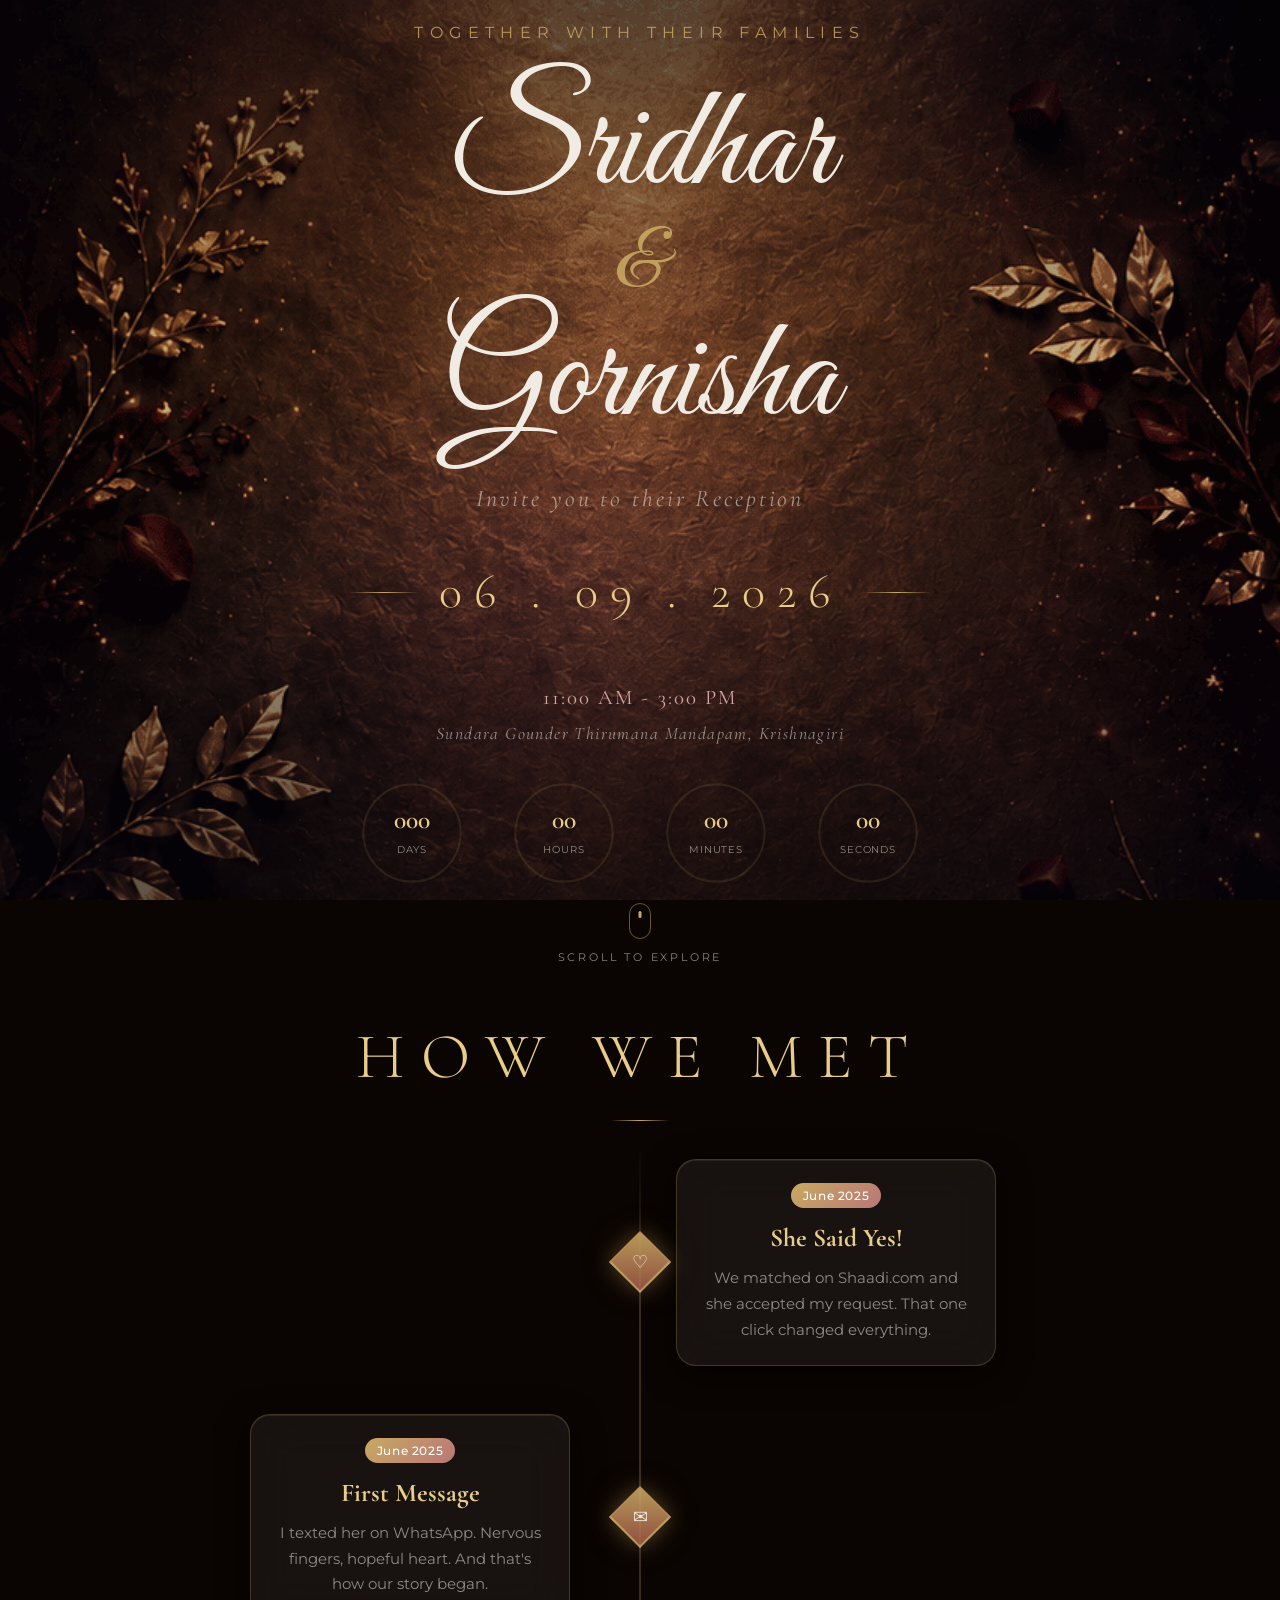
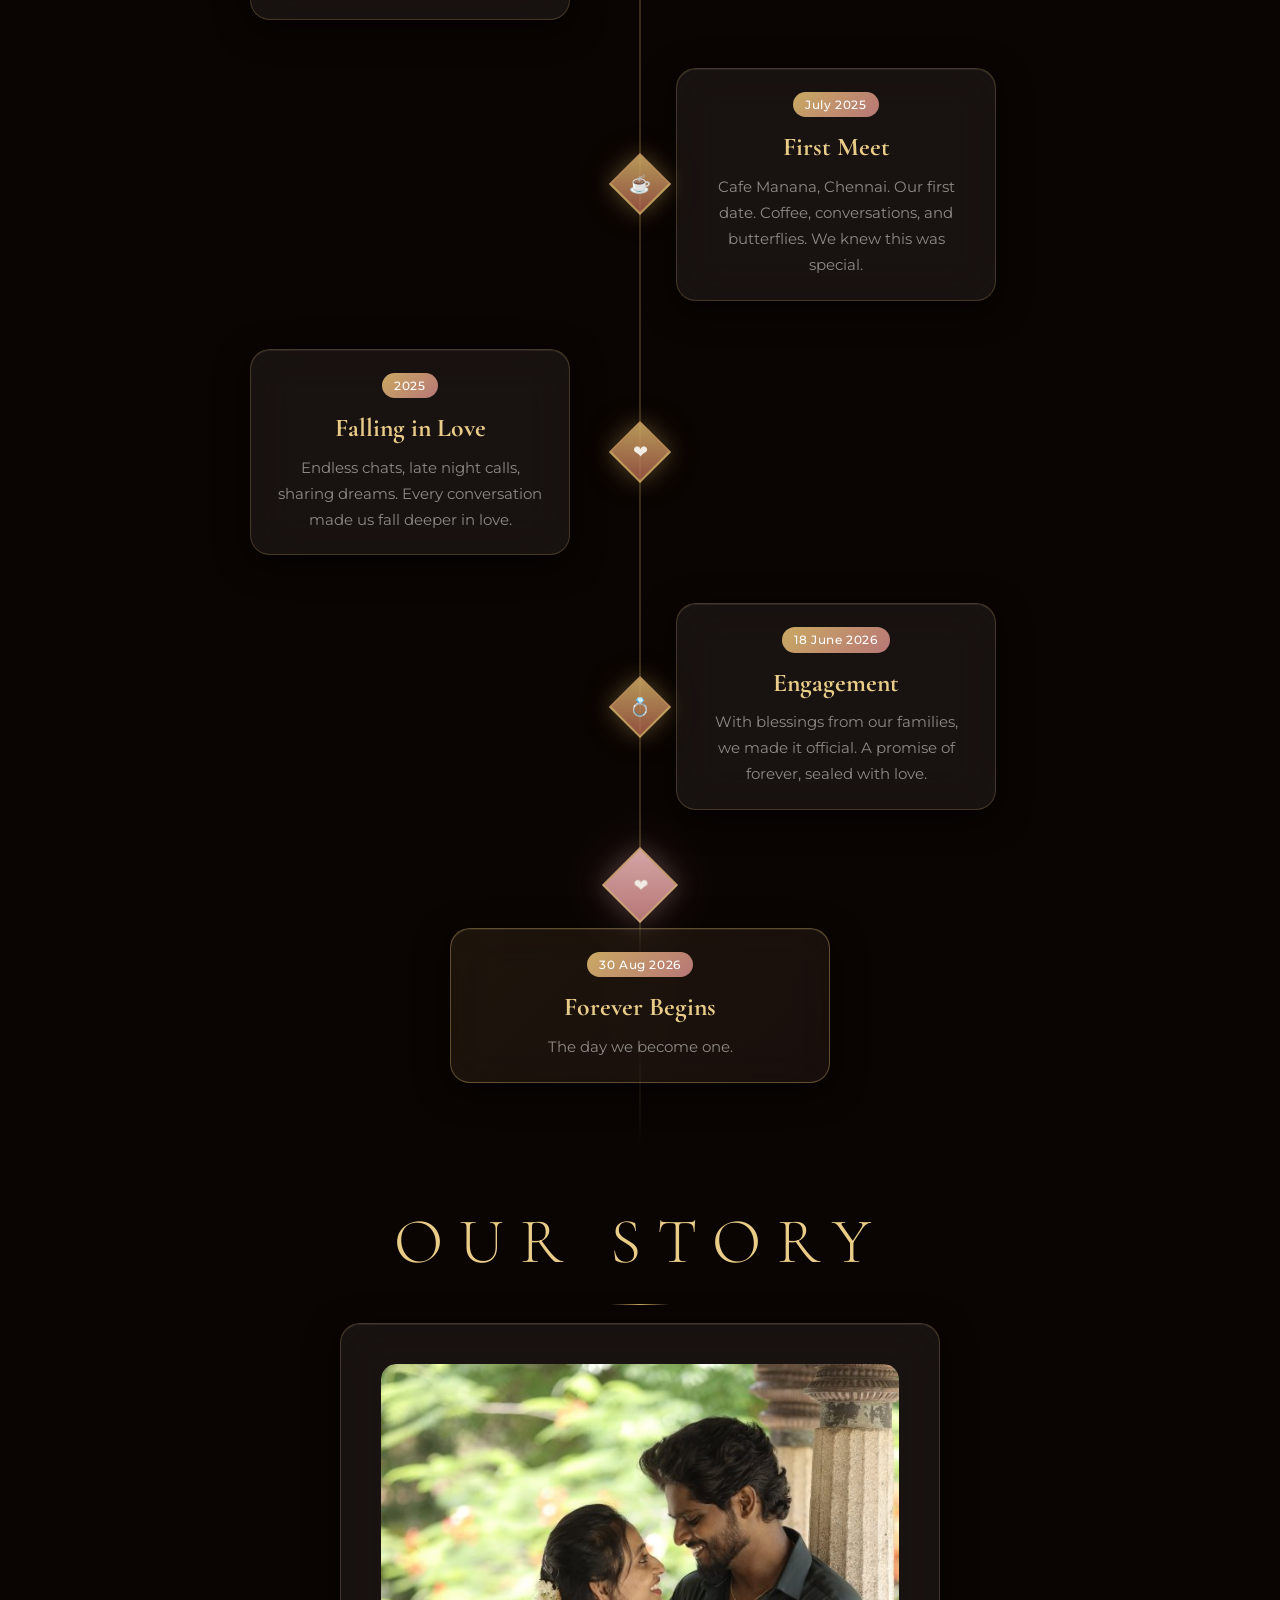
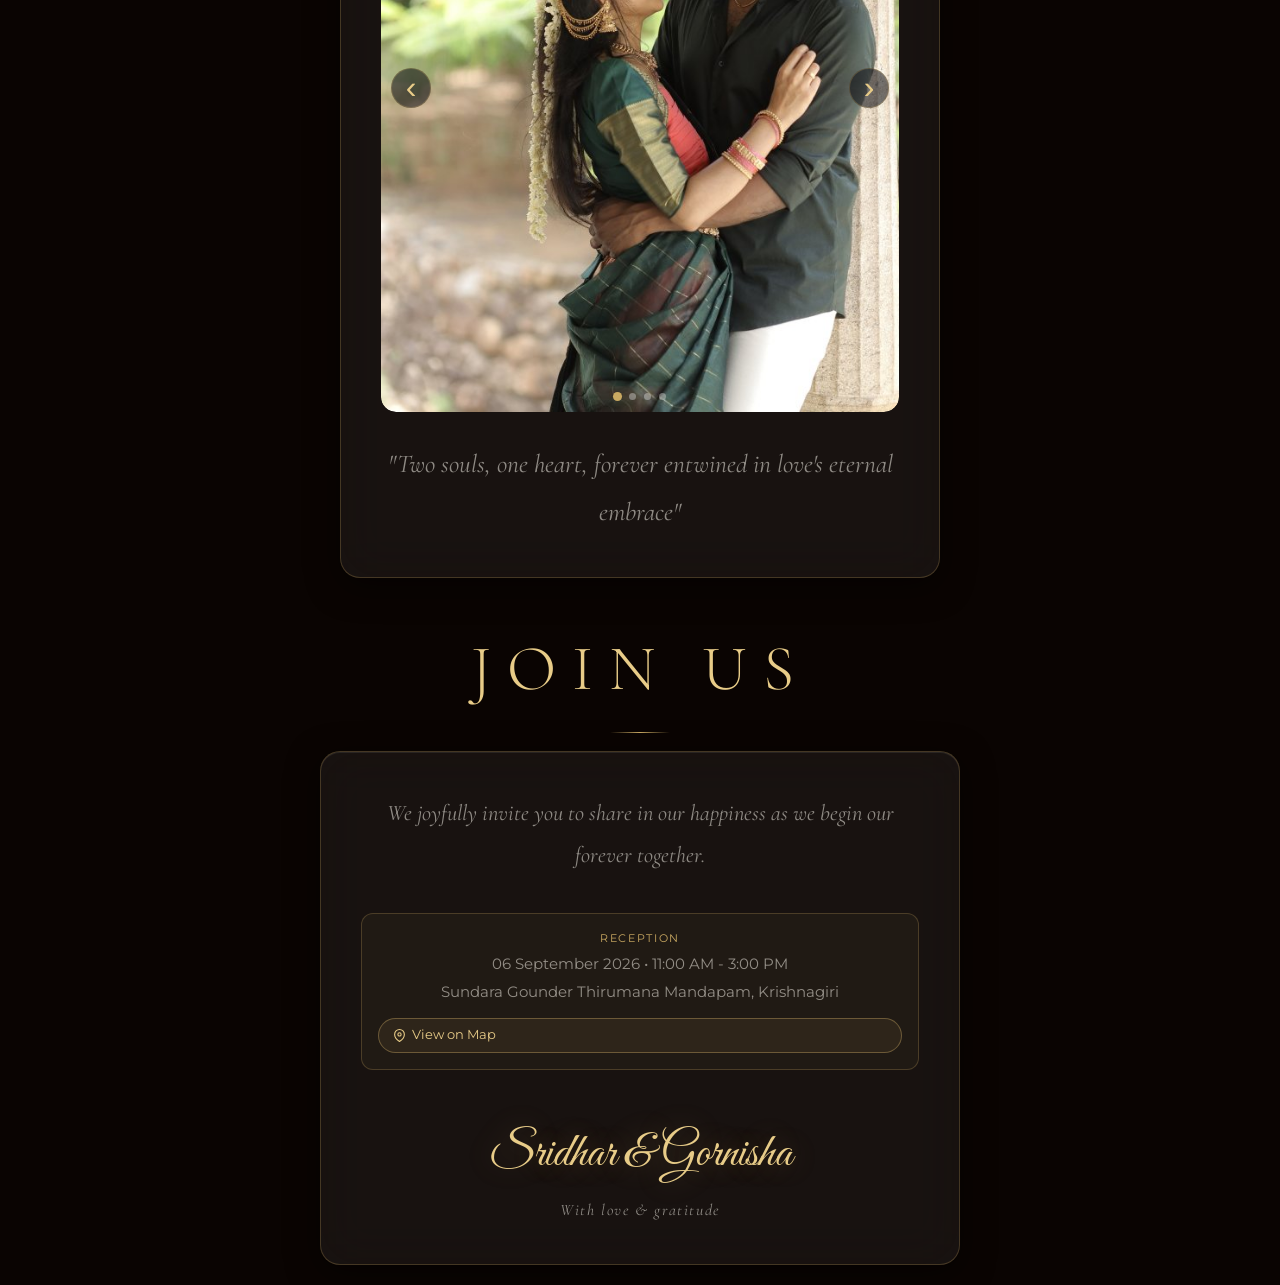
==== reception.html @ e33bb003 "Adding Changes" ====
<!DOCTYPE html>
<html lang="en">
<head>
    <meta charset="UTF-8">
    <meta name="viewport" content="width=device-width, initial-scale=1.0, minimum-scale=1.0, maximum-scale=1.0, user-scalable=no, viewport-fit=cover">
    <meta name="theme-color" content="#f9bb78">
    <meta name="apple-mobile-web-app-status-bar-style" content="black-translucent">
    <title>Sridhar &amp; Gornisha - Reception</title>
    <link rel="preconnect" href="https://fonts.googleapis.com">
    <link rel="preconnect" href="https://fonts.gstatic.com" crossorigin>
    <link rel="preload" as="style" href="https://fonts.googleapis.com/css2?family=Cormorant+Garamond:ital,wght@0,300;0,400;0,500;0,600;1,300;1,400&family=Montserrat:wght@300;400;500&family=Great+Vibes&display=swap">
    <link href="https://fonts.googleapis.com/css2?family=Cormorant+Garamond:ital,wght@0,300;0,400;0,500;0,600;1,300;1,400&family=Montserrat:wght@300;400;500&family=Great+Vibes&display=swap" rel="stylesheet" media="print" onload="this.media='all'">
    <link rel="stylesheet" href="styles.css">
</head>
<body>

    <div class="bg-layer">
        <img src="bg.png" class="bg-img" alt="" fetchpriority="high">
        <div class="bg-overlay"></div>
        <div class="grid-overlay"></div>
        <div class="orb orb-1"></div>
        <div class="orb orb-2"></div>
        <div class="orb orb-3"></div>
        <div class="orb orb-4"></div>
    </div>

    <div class="petals-container" id="petals"></div>

    <div class="main-content" id="mainContent">

    <!-- HERO -->
    <section id="hero" class="section hero">
        <div class="hero-content">
            <div class="invitation-text">Together with their families</div>
            <div class="couple-names">
                <span class="name groom">Sridhar</span>
                <span class="ampersand">&amp;</span>
                <span class="name bride">Gornisha</span>
            </div>
            <div class="invitation-subtitle">Invite you to their Reception</div>
            <div class="wedding-date">
                <div class="date-ornament"></div>
                <span>06 . 09 . 2026</span>
                <div class="date-ornament"></div>
            </div>
            <div class="event-hero-detail">
                <div class="event-hero-time">11:00 AM - 3:00 PM</div>
                <div class="event-hero-venue">Sundara Gounder Thirumana Mandapam, Krishnagiri</div>
            </div>
            <div class="countdown-container">
                <div class="countdown-ring">
                    <svg viewBox="0 0 100 100"><circle class="ring-bg" cx="50" cy="50" r="45"/><circle class="ring-progress days-ring" cx="50" cy="50" r="45"/></svg>
                    <div class="countdown-value"><span id="days">000</span><span class="countdown-label">Days</span></div>
                </div>
                <div class="countdown-ring">
                    <svg viewBox="0 0 100 100"><circle class="ring-bg" cx="50" cy="50" r="45"/><circle class="ring-progress hours-ring" cx="50" cy="50" r="45"/></svg>
                    <div class="countdown-value"><span id="hours">00</span><span class="countdown-label">Hours</span></div>
                </div>
                <div class="countdown-ring">
                    <svg viewBox="0 0 100 100"><circle class="ring-bg" cx="50" cy="50" r="45"/><circle class="ring-progress minutes-ring" cx="50" cy="50" r="45"/></svg>
                    <div class="countdown-value"><span id="minutes">00</span><span class="countdown-label">Minutes</span></div>
                </div>
                <div class="countdown-ring">
                    <svg viewBox="0 0 100 100"><circle class="ring-bg" cx="50" cy="50" r="45"/><circle class="ring-progress seconds-ring" cx="50" cy="50" r="45"/></svg>
                    <div class="countdown-value"><span id="seconds">00</span><span class="countdown-label">Seconds</span></div>
                </div>
            </div>
            <div class="scroll-indicator"><div class="mouse"><div class="wheel"></div></div><span>Scroll to explore</span></div>
        </div>
    </section>

    <!-- STORY -->
    <section id="story" class="section story">
        <div class="section-content">
            <h2 class="section-title reveal-up">How We Met</h2>
            <div class="love-timeline">
                <div class="tl-line"></div>
                <div class="tl-item reveal-slide-left" style="--delay:0.1s">
                    <div class="tl-diamond"><span>&#9825;</span></div>
                    <div class="tl-content glass-card"><span class="timeline-date">June 2025</span><h3>She Said Yes!</h3><p>We matched on Shaadi.com and she accepted my request. That one click changed everything.</p></div>
                </div>
                <div class="tl-item right reveal-slide-right" style="--delay:0.2s">
                    <div class="tl-diamond"><span>&#9993;</span></div>
                    <div class="tl-content glass-card"><span class="timeline-date">June 2025</span><h3>First Message</h3><p>I texted her on WhatsApp. Nervous fingers, hopeful heart. And that's how our story began.</p></div>
                </div>
                <div class="tl-item reveal-slide-left" style="--delay:0.3s">
                    <div class="tl-diamond"><span>&#9749;</span></div>
                    <div class="tl-content glass-card"><span class="timeline-date">July 2025</span><h3>First Meet</h3><p>Cafe Manana, Chennai. Our first date. Coffee, conversations, and butterflies. We knew this was special.</p></div>
                </div>
                <div class="tl-item right reveal-slide-right" style="--delay:0.4s">
                    <div class="tl-diamond"><span>&#10084;</span></div>
                    <div class="tl-content glass-card"><span class="timeline-date">2025</span><h3>Falling in Love</h3><p>Endless chats, late night calls, sharing dreams. Every conversation made us fall deeper in love.</p></div>
                </div>
                <div class="tl-item reveal-slide-left" style="--delay:0.5s">
                    <div class="tl-diamond"><span>&#128141;</span></div>
                    <div class="tl-content glass-card"><span class="timeline-date">18 June 2026</span><h3>Engagement</h3><p>With blessings from our families, we made it official. A promise of forever, sealed with love.</p></div>
                </div>
                <div class="tl-item tl-finale reveal-scale" style="--delay:0.6s">
                    <div class="tl-diamond tl-diamond--heart"><span>&#10084;</span></div>
                    <div class="tl-content glass-card finale"><span class="timeline-date">30 Aug 2026</span><h3>Forever Begins</h3><p>The day we become one.</p></div>
                </div>
            </div>
        </div>
    </section>

    <!-- COUPLE -->
    <section id="couple" class="section couple">
        <div class="section-content">
            <h2 class="section-title reveal-up">Our Story</h2>
            <div class="couple-card reveal-scale">
                <div class="glass-card">
                    <div class="carousel" id="photoCarousel">
                        <div class="carousel-track" id="carouselTrack">
                            <div class="carousel-slide"><img src="1.jpg" alt="Photo 1" class="couple-image"></div>
                            <div class="carousel-slide"><img src="2.jpg" alt="Photo 2" class="couple-image" loading="lazy"></div>
                            <div class="carousel-slide"><img src="3.jpg" alt="Photo 3" class="couple-image" loading="lazy"></div>
                            <div class="carousel-slide"><img src="4.jpg" alt="Photo 4" class="couple-image" loading="lazy"></div>
                        </div>
                        <button class="carousel-btn prev" id="carouselPrev">&#8249;</button>
                        <button class="carousel-btn next" id="carouselNext">&#8250;</button>
                        <div class="carousel-dots" id="carouselDots">
                            <span class="cdot active"></span><span class="cdot"></span><span class="cdot"></span><span class="cdot"></span>
                        </div>
                    </div>
                    <div class="couple-info">
                        <p class="love-quote">"Two souls, one heart, forever entwined in love's eternal embrace"</p>
                    </div>
                </div>
            </div>
        </div>
    </section>

    <!-- JOIN US -->
    <section id="rsvp" class="section rsvp">
        <div class="section-content">
            <h2 class="section-title reveal-up">Join Us</h2>
            <div class="rsvp-content reveal-scale">
                <div class="glass-card">
                    <p class="rsvp-message">We joyfully invite you to share in our happiness as we begin our forever together.</p>
                    <div class="rsvp-details">
                        <div class="rsvp-detail">
                            <span class="rsvp-label">Reception</span>
                            <span class="rsvp-value">06 September 2026 &bull; 11:00 AM - 3:00 PM</span>
                            <span class="rsvp-value">Sundara Gounder Thirumana Mandapam, Krishnagiri</span>
                            <a href="https://maps.app.goo.gl/gaq5hRavaaTYw9vY9" target="_blank" rel="noopener" class="map-link-small">
                                <svg viewBox="0 0 24 24" fill="none" stroke="currentColor" stroke-width="2"><path d="M21 10c0 7-9 13-9 13s-9-6-9-13a9 9 0 0 1 18 0z"/><circle cx="12" cy="10" r="3"/></svg>View on Map
                            </a>
                        </div>
                    </div>
                    <div class="rsvp-closing">
                        <p class="closing-names">Sridhar &amp; Gornisha</p>
                        <p class="closing-text">With love &amp; gratitude</p>
                    </div>
                </div>
            </div>
        </div>
    </section>

    </div>

    <script>
        const WEDDING_DATE = new Date('September 6, 2026 11:00:00').getTime();
    </script>
    <script src="script.js"></script>
</body>
</html>
---- styles.css ----
* { margin: 0; padding: 0; box-sizing: border-box; }

:root {
    --bg:           #0a0a0f;
    --gold:         #c9a962;
    --gold-light:   #e8cc88;
    --rose:         #d4a5a5;
    --rose-dark:    #b87777;
    --text:         #f0ece4;
    --text-muted:   rgba(240,236,228,0.55);
    --glass-bg:     rgba(255,255,255,0.06);
    --glass-border: rgba(201,169,98,0.25);
    --glass-border2:rgba(201,169,98,0.45);
    --shadow:       rgba(0,0,0,0.5);
    --glow-gold:    rgba(201,169,98,0.3);
    --glow-rose:    rgba(212,165,165,0.25);
}

body {
    font-family: 'Montserrat', sans-serif;
    color: var(--text);
    background: #0a0402;
    overflow-x: hidden;
    overflow-y: auto;
    line-height: 1.6;
    min-height: 100%;
}

html { scroll-behavior: smooth; height: 100%; background: #f9bb78; overflow-x: hidden; }

/* ── BACKGROUND ── */
.bg-layer {
    position: fixed; inset: 0;
    width: 100vw; height: 100vh;
    z-index: 0; pointer-events: none; overflow: hidden;
}
.bg-img {
    position: absolute; inset: 0;
    width: 100%; height: 100%;
    object-fit: cover; object-position: center top; display: block;
}
.bg-overlay {
    position: absolute; inset: 0;
    background:
        radial-gradient(ellipse 100% 60% at 50% 0%,   rgba(0,0,0,0.3)  0%, transparent 70%),
        radial-gradient(ellipse 100% 60% at 50% 100%, rgba(0,0,0,0.4)  0%, transparent 70%),
        linear-gradient(180deg, rgba(5,3,15,0.5) 0%, rgba(5,3,15,0.25) 40%, rgba(5,3,15,0.25) 60%, rgba(5,3,15,0.55) 100%);
}
.bg-layer::before, .bg-layer::after { display: none; }
.grid-overlay {
    position: absolute; inset: 0;
    background-image: radial-gradient(circle, rgba(201,169,98,0.12) 1px, transparent 1px);
    background-size: 40px 40px; opacity: 0.6; z-index: 1;
}

/* ── ORBS ── */
.orb { position: absolute; border-radius: 50%; pointer-events: none; mix-blend-mode: soft-light; z-index: 2; }
.orb-1 { width: 80vw; height: 80vw; max-width: 800px; max-height: 800px; background: radial-gradient(circle, rgba(201,169,98,0.5) 0%, transparent 65%); top: -20%; left: -15%; filter: blur(80px); animation: orb1Move 20s ease-in-out infinite; }
.orb-2 { width: 70vw; height: 70vw; max-width: 700px; max-height: 700px; background: radial-gradient(circle, rgba(212,165,165,0.45) 0%, transparent 65%); bottom: -15%; right: -15%; filter: blur(90px); animation: orb2Move 24s ease-in-out infinite; }
.orb-3 { width: 60vw; height: 60vw; max-width: 600px; max-height: 600px; background: radial-gradient(circle, rgba(150,120,220,0.35) 0%, transparent 65%); top: 35%; left: 20%; filter: blur(100px); animation: orb3Move 28s ease-in-out infinite; }
.orb-4 { width: 50vw; height: 50vw; max-width: 500px; max-height: 500px; background: radial-gradient(circle, rgba(201,169,98,0.3) 0%, transparent 65%); top: 5%; right: 5%; filter: blur(80px); animation: orb4Move 22s ease-in-out infinite; }

@keyframes orb1Move { 0%,100% { transform: translate(0,0) scale(1); } 40% { transform: translate(6vw,5vh) scale(1.06); } 70% { transform: translate(-3vw,8vh) scale(0.95); } }
@keyframes orb2Move { 0%,100% { transform: translate(0,0) scale(1); } 35% { transform: translate(-8vw,-6vh) scale(1.08); } 65% { transform: translate(4vw,-3vh) scale(0.93); } }
@keyframes orb3Move { 0%,100% { transform: translate(0,0) scale(1); } 45% { transform: translate(5vw,-8vh) scale(1.05); } 75% { transform: translate(-6vw,5vh) scale(0.97); } }
@keyframes orb4Move { 0%,100% { transform: translate(0,0) scale(1); } 50% { transform: translate(-5vw,7vh) scale(1.1); } }

/* ── SIDE NAV ── */
.side-nav { display: none; }
.nav-dot { width: 10px; height: 10px; border: 2px solid rgba(201,169,98,0.5); border-radius: 50%; background: transparent; cursor: pointer; transition: all 0.3s ease; position: relative; display: block; }
.nav-dot:hover, .nav-dot.active { background: var(--gold); border-color: var(--gold); box-shadow: 0 0 12px var(--glow-gold); transform: scale(1.3); }
.nav-label { position: absolute; right: 22px; top: 50%; transform: translateY(-50%); background: rgba(15,15,26,0.9); backdrop-filter: blur(10px); border: 1px solid var(--glass-border); padding: 4px 12px; border-radius: 4px; font-size: 11px; white-space: nowrap; opacity: 0; pointer-events: none; transition: all 0.3s ease; color: var(--text); letter-spacing: 0.08em; }
.nav-dot:hover .nav-label { opacity: 1; right: 26px; }

/* ── MAIN CONTENT ── */
.main-content { position: relative; z-index: 1; }

/* ── GLASS CARD ── */
.glass-card {
    background: var(--glass-bg);
    backdrop-filter: blur(24px); -webkit-backdrop-filter: blur(24px);
    border: 1px solid var(--glass-border); border-radius: 20px; padding: 40px;
    box-shadow: 0 8px 32px var(--shadow), inset 0 1px 0 rgba(255,255,255,0.08);
    transition: border-color 0.3s ease, box-shadow 0.3s ease;
}
.glass-card:hover { border-color: var(--glass-border2); box-shadow: 0 16px 48px var(--shadow), 0 0 30px var(--glow-gold), inset 0 1px 0 rgba(255,255,255,0.12); }

/* ── SECTIONS ── */
.section { display: flex; align-items: center; justify-content: center; padding: 20px 20px; position: relative; }
.section-content { max-width: 1000px; width: 100%; margin: 0 auto; text-align: center; }
.section-title { font-family: 'Cormorant Garamond', serif; font-size: clamp(2.5rem,6vw,4rem); font-weight: 300; color: var(--gold-light); margin-bottom: 30px; margin-top: 0; letter-spacing: 0.25em; text-transform: uppercase; position: relative; display: inline-block; }
.section-title::after { content: ''; position: absolute; bottom: -12px; left: 50%; transform: translateX(-50%); width: 60px; height: 1px; background: linear-gradient(90deg, transparent, var(--gold), transparent); }

/* ── REVEAL ANIMATIONS ── */
.reveal-up, .reveal-scale, .reveal-fade, .reveal-slide-left, .reveal-slide-right, .reveal-gallery, .reveal-rotate {
    opacity: 0;
    transition: opacity 0.85s cubic-bezier(0.16,1,0.3,1), transform 0.85s cubic-bezier(0.16,1,0.3,1);
    transition-delay: var(--delay, 0s);
}
.reveal-up          { transform: translateY(70px); }
.reveal-scale       { transform: scale(0.88) translateY(30px); }
.reveal-fade        { transform: translateY(20px); }
.reveal-slide-left  { transform: translateX(-80px); }
.reveal-slide-right { transform: translateX(80px); }
.reveal-gallery     { transform: translateY(50px) scale(0.95); }
.reveal-rotate      { transform: rotate(-6deg) translateY(40px); }

.reveal-up.revealed, .reveal-scale.revealed, .reveal-fade.revealed,
.reveal-slide-left.revealed, .reveal-slide-right.revealed,
.reveal-gallery.revealed, .reveal-rotate.revealed { opacity: 1; transform: none; }

.reveal-up.reveal-exit-up, .reveal-fade.reveal-exit-up, .reveal-scale.reveal-exit-up { opacity: 0; transform: translateY(-60px); }
.reveal-slide-left.reveal-exit-up  { opacity: 0; transform: translateX(-80px); }
.reveal-slide-right.reveal-exit-up { opacity: 0; transform: translateX(80px); }
.reveal-gallery.reveal-exit-up     { opacity: 0; transform: translateY(-40px) scale(0.95); }

.reveal-up.reveal-exit-down, .reveal-fade.reveal-exit-down, .reveal-scale.reveal-exit-down { opacity: 0; transform: translateY(70px); }
.reveal-slide-left.reveal-exit-down  { opacity: 0; transform: translateX(-80px); }
.reveal-slide-right.reveal-exit-down { opacity: 0; transform: translateX(80px); }
.reveal-gallery.reveal-exit-down     { opacity: 0; transform: translateY(50px) scale(0.95); }

/* ── PETALS ── */
.petals-container { position: fixed; inset: 0; pointer-events: none; z-index: 5; overflow: hidden; }
.petal { position: absolute; top: -50px; width: 12px; height: 12px; background: linear-gradient(135deg, rgba(201,169,98,0.6), rgba(212,165,165,0.4)); border-radius: 50% 0 50% 50%; opacity: 0.6; animation: petalFall linear infinite; }
.petal:nth-child(odd)  { background: linear-gradient(135deg, rgba(212,165,165,0.5), rgba(201,169,98,0.3)); width: 10px; height: 10px; }
.petal:nth-child(3n)   { background: linear-gradient(135deg, rgba(255,255,255,0.15), rgba(201,169,98,0.2)); width: 8px; height: 8px; opacity: 0.4; }
@keyframes petalFall { 0% { transform: translateY(0) rotate(0deg) translateX(0); opacity: 0; } 10% { opacity: 0.6; } 90% { opacity: 0.6; } 100% { transform: translateY(100vh) rotate(720deg) translateX(80px); opacity: 0; } }

/* ── HERO ── */
.hero { background: transparent; min-height: 100vh; padding: 0; }
.hero-content { text-align: center; z-index: 10; padding: 20px; animation: heroFadeIn 1.2s ease both; }
@keyframes heroFadeIn { from { opacity: 0; transform: translateY(30px); } to { opacity: 1; transform: none; } }

.invitation-text { font-family: 'Montserrat', sans-serif; font-size: clamp(0.75rem,2vw,1rem); letter-spacing: 0.4em; text-transform: uppercase; color: var(--gold); margin-bottom: 28px; opacity: 0.85; }

.couple-names { display: flex; flex-direction: column; align-items: center; gap: 0; margin-bottom: 24px; }
.couple-names .name { font-family: 'Great Vibes', cursive; font-size: clamp(4.5rem,14vw,9rem); color: var(--text); line-height: 1.05; text-shadow: 0 0 60px rgba(201,169,98,0.35), 0 0 120px rgba(201,169,98,0.15); }
.couple-names .ampersand { font-family: 'Great Vibes', cursive; font-size: clamp(2.5rem,7vw,5rem); color: var(--gold); opacity: 0.9; text-shadow: 0 0 30px var(--glow-gold); line-height: 1; }

.invitation-subtitle { font-family: 'Cormorant Garamond', serif; font-size: clamp(1.1rem,2.5vw,1.5rem); font-style: italic; color: var(--text-muted); margin-bottom: 36px; letter-spacing: 0.12em; }

.wedding-date { display: flex; align-items: center; justify-content: center; gap: 20px; margin-bottom: 50px; }
.wedding-date span { font-family: 'Cormorant Garamond', serif; font-size: clamp(1.8rem,4.5vw,3rem); font-weight: 300; color: var(--gold-light); letter-spacing: 0.25em; white-space: nowrap; }
.date-ornament { width: 70px; height: 1px; background: linear-gradient(90deg, transparent, var(--gold), transparent); }

.event-hero-detail { margin-bottom: 30px; }
.event-hero-time { font-family: 'Cormorant Garamond', serif; font-size: clamp(1rem,2.5vw,1.3rem); color: var(--rose); letter-spacing: 0.1em; margin-bottom: 6px; }
.event-hero-venue { font-family: 'Cormorant Garamond', serif; font-size: clamp(0.9rem,2vw,1.1rem); color: var(--text-muted); font-style: italic; letter-spacing: 0.08em; }

/* ── RING COUNTDOWN ── */
.countdown-container { display: flex; justify-content: center; gap: clamp(16px,4vw,44px); margin-bottom: 16px; }
.countdown-ring { position: relative; width: clamp(78px,17vw,108px); height: clamp(78px,17vw,108px); }
.countdown-ring svg { width: 100%; height: 100%; transform: rotate(-90deg); }
.ring-bg { fill: none; stroke: rgba(201,169,98,0.12); stroke-width: 2; }
.ring-progress { fill: none; stroke: var(--gold); stroke-width: 2; stroke-linecap: round; stroke-dasharray: 283; stroke-dashoffset: 283; transition: stroke-dashoffset 1s ease; filter: drop-shadow(0 0 8px rgba(201,169,98,0.6)); }
.countdown-value { position: absolute; top: 50%; left: 50%; transform: translate(-50%,-50%); text-align: center; width: 100%; }
.countdown-value span:first-child { display: block; font-family: 'Cormorant Garamond', serif; font-size: clamp(1.1rem,2.5vw,1.6rem); font-weight: 600; color: var(--gold-light); line-height: 1.2; }
.countdown-label { font-size: clamp(0.45rem,1vw,0.65rem); text-transform: uppercase; letter-spacing: 0.08em; color: var(--text-muted); }

/* ── SCROLL INDICATOR ── */
.scroll-indicator { display: flex; flex-direction: column; align-items: center; gap: 10px; animation: fadeInUp 1s ease 1.5s both; }
.scroll-indicator span { font-size: 0.7rem; letter-spacing: 0.25em; text-transform: uppercase; color: var(--text-muted); }
.mouse { width: 22px; height: 36px; border: 1px solid rgba(201,169,98,0.5); border-radius: 11px; position: relative; }
.wheel { width: 3px; height: 7px; background: var(--gold); border-radius: 2px; position: absolute; top: 7px; left: 50%; transform: translateX(-50%); animation: scrollWheel 2s ease infinite; }
@keyframes scrollWheel { 0%,100% { opacity: 1; transform: translateX(-50%) translateY(0); } 50% { opacity: 0.3; transform: translateX(-50%) translateY(10px); } }
@keyframes fadeInUp { from { opacity: 0; transform: translateY(20px); } to { opacity: 1; transform: translateY(0); } }

/* ── DIAMOND TIMELINE ── */
.story { padding: 20px 20px; }
.love-timeline { position: relative; max-width: 780px; margin: 0 auto; padding: 20px 0 20px; }
.tl-line { position: absolute; left: 50%; top: 0; bottom: 0; width: 1px; transform: translateX(-50%); background: linear-gradient(to bottom, transparent, rgba(201,169,98,0.5) 10%, rgba(201,169,98,0.5) 90%, transparent); }
.tl-item { position: relative; display: flex; align-items: center; margin-bottom: 48px; justify-content: flex-start; padding-left: calc(50% + 36px); }
.tl-item.right { justify-content: flex-end; padding-left: 0; padding-right: calc(50% + 36px); flex-direction: row-reverse; }
.tl-item.tl-finale { justify-content: center; padding: 0; flex-direction: column; align-items: center; gap: 16px; }
.tl-diamond { position: absolute; left: 50%; transform: translateX(-50%) rotate(45deg); width: 44px; height: 44px; background: linear-gradient(135deg, rgba(201,169,98,0.9), rgba(180,100,80,0.8)); border: 2px solid rgba(201,169,98,0.6); box-shadow: 0 0 20px var(--glow-gold), 0 0 40px rgba(201,169,98,0.15); display: flex; align-items: center; justify-content: center; z-index: 5; flex-shrink: 0; }
.tl-diamond span { display: block; transform: rotate(-45deg); font-size: 1.1rem; line-height: 1; }
.tl-diamond--heart { width: 54px; height: 54px; background: linear-gradient(135deg, var(--rose), var(--rose-dark)); box-shadow: 0 0 24px var(--glow-rose), 0 0 50px rgba(212,165,165,0.2); animation: diamondPulse 1.8s ease-in-out infinite; }
@keyframes diamondPulse { 0%,100% { box-shadow: 0 0 24px var(--glow-rose), 0 0 50px rgba(212,165,165,0.2); } 50% { box-shadow: 0 0 36px rgba(212,165,165,0.6), 0 0 70px rgba(212,165,165,0.3); } }
.tl-finale .tl-diamond { position: relative; left: auto; transform: rotate(45deg); }
.tl-content { max-width: 320px; width: 100%; padding: 22px 26px; }
.tl-item.tl-finale .tl-content { max-width: 380px; text-align: center; background: linear-gradient(135deg, rgba(201,169,98,0.1), rgba(212,165,165,0.07)); border-color: rgba(201,169,98,0.4); }
.timeline-date { display: inline-block; background: linear-gradient(135deg, var(--gold), var(--rose-dark)); color: white; padding: 3px 12px; border-radius: 20px; font-size: 0.75rem; font-weight: 500; margin-bottom: 10px; letter-spacing: 0.05em; }
.tl-content h3 { font-family: 'Cormorant Garamond', serif; font-size: 1.6rem; color: var(--gold-light); margin-bottom: 6px; }
.tl-content p { font-size: 0.95rem; color: var(--text-muted); line-height: 1.7; }

@media (max-width: 768px) {
    .tl-line { left: 24px; }
    .tl-item, .tl-item.right { padding-left: 68px; padding-right: 0; justify-content: flex-start; flex-direction: row; }
    .tl-diamond { left: 24px; width: 36px; height: 36px; }
    .tl-diamond span { font-size: 0.9rem; }
    .tl-diamond--heart { width: 44px; height: 44px; }
    .tl-item.tl-finale { flex-direction: column; align-items: flex-start; padding-left: 68px; }
    .tl-finale .tl-diamond { position: absolute; left: 24px; transform: translateX(-50%) rotate(45deg); }
    .tl-content { max-width: 100%; }
}

/* ── COUPLE ── */
.couple-card { max-width: 600px; margin: 0 auto; }
.photo-frame { position: relative; border-radius: 15px; overflow: hidden; margin-bottom: 28px; }
.couple-image { width: 100%; height: auto; object-fit: cover; border-radius: 15px; }
.photo-overlay { position: absolute; inset: 0; background: linear-gradient(to top, rgba(10,10,15,0.4), transparent); pointer-events: none; }
.love-quote { font-family: 'Cormorant Garamond', serif; font-size: clamp(1.2rem,2.5vw,1.6rem); font-style: italic; color: var(--text-muted); line-height: 1.9; }

/* ── EVENTS ── */
.events { padding-top: 60px; }
.events-timeline { display: flex; flex-direction: column; gap: 28px; align-items: center; }
.event-card { width: 100%; max-width: 460px; }
.event-card .glass-card { text-align: center; }
.event-icon { width: 100%; margin: 0 auto 18px; display: flex; align-items: center; justify-content: center; }
.event-icon-img { width: 160px; height: auto; object-fit: contain; filter: drop-shadow(0 0 8px rgba(201,169,98,0.4)); }
.event-icon-img.invert { filter: invert(1) sepia(1) saturate(2) hue-rotate(5deg) drop-shadow(0 0 8px rgba(201,169,98,0.4)); }
.event-title { font-family: 'Cormorant Garamond', serif; font-size: 2rem; font-weight: 400; color: var(--gold-light); margin-bottom: 18px; }
.event-date { display: flex; flex-direction: column; align-items: center; margin-bottom: 12px; }
.event-date .day { font-family: 'Cormorant Garamond', serif; font-size: 3.5rem; font-weight: 600; color: var(--gold); line-height: 1; text-shadow: 0 0 20px var(--glow-gold); margin-bottom: 8px; }
.event-date .month-year { font-size: 1.1rem; color: var(--text-muted); letter-spacing: 0.1em; }
.event-time { font-size: 1.1rem; color: var(--rose); margin-bottom: 18px; }
.event-venue h4 { font-family: 'Cormorant Garamond', serif; font-size: 1.5rem; color: var(--text); margin-bottom: 4px; }
.event-venue p  { color: var(--text-muted); font-size: 1rem; }
.map-link { display: inline-flex; align-items: center; gap: 8px; margin-top: 18px; padding: 9px 20px; background: rgba(201,169,98,0.08); border: 1px solid rgba(201,169,98,0.4); border-radius: 25px; color: var(--gold-light); text-decoration: none; font-size: 0.85rem; transition: all 0.3s ease; letter-spacing: 0.05em; }
.map-link:hover { background: var(--gold); color: var(--bg); box-shadow: 0 0 20px var(--glow-gold); }
.map-link svg { width: 16px; height: 16px; }
.timeline-connector { display: flex; flex-direction: column; align-items: center; gap: 8px; padding: 16px 0; }
.connector-line { width: 1px; height: 36px; background: linear-gradient(to bottom, transparent, var(--gold), transparent); }
.connector-icon { width: 120px; height: auto; object-fit: contain; filter: drop-shadow(0 0 10px rgba(201,169,98,0.5)); }

/* ── ROUTE MAP ── */
.route-map-section { margin-top: 40px; width: 100%; max-width: 500px; }
.map-title { font-family: 'Cormorant Garamond', serif; font-size: 1.2rem; color: var(--gold-light); margin-bottom: 18px; font-weight: 400; }
.route-map-container { background: var(--glass-bg); backdrop-filter: blur(20px); border-radius: 20px; padding: 20px; border: 1px solid var(--glass-border); box-shadow: 0 8px 32px var(--shadow); }
.route-map { width: 100%; height: auto; border-radius: 12px; }
.route-path { stroke-dasharray: 500; stroke-dashoffset: 500; animation: drawRoute 3s ease forwards; }
@keyframes drawRoute { to { stroke-dashoffset: 0; } }
.route-legend { display: flex; flex-direction: column; gap: 8px; margin-top: 14px; padding: 0 4px; }
.legend-item { display: flex; align-items: center; gap: 10px; font-size: 0.8rem; color: var(--text-muted); }
.legend-dot { width: 10px; height: 10px; border-radius: 50%; flex-shrink: 0; }
.legend-dot.wedding   { background: var(--gold); }
.legend-dot.reception { background: var(--rose); }

/* ── CAROUSEL ── */
.carousel { position: relative; border-radius: 15px; overflow: hidden; margin-bottom: 28px; touch-action: pan-y; width: 100%; }
.carousel-track { display: flex; transition: transform 0.4s cubic-bezier(0.25,1,0.5,1); will-change: transform; width: 100%; }
.carousel-slide { min-width: 100%; max-width: 100%; position: relative; overflow: hidden; }
.carousel-slide img { width: 100%; height: auto; display: block; border-radius: 15px; object-fit: cover; }
.carousel-btn { position: absolute; top: 50%; transform: translateY(-50%); background: rgba(10,10,15,0.55); border: 1px solid var(--glass-border); color: var(--gold-light); font-size: 2rem; width: 40px; height: 40px; border-radius: 50%; cursor: pointer; display: flex; align-items: center; justify-content: center; transition: background 0.2s; z-index: 10; line-height: 1; padding-bottom: 2px; }
.carousel-btn:hover { background: rgba(201,169,98,0.25); }
.carousel-btn.prev { left: 10px; }
.carousel-btn.next { right: 10px; }
.carousel-dots { position: absolute; bottom: 12px; left: 50%; transform: translateX(-50%); display: flex; gap: 8px; }
.cdot { width: 7px; height: 7px; border-radius: 50%; background: rgba(255,255,255,0.35); transition: background 0.3s, transform 0.3s; }
.cdot.active { background: var(--gold); transform: scale(1.3); }

.map-link-small { display: inline-flex; align-items: center; gap: 6px; margin-top: 10px; padding: 6px 14px; background: rgba(201,169,98,0.08); border: 1px solid rgba(201,169,98,0.4); border-radius: 25px; color: var(--gold-light); text-decoration: none; font-size: 0.8rem; transition: all 0.3s ease; }
.map-link-small:hover { background: var(--gold); color: var(--bg); }
.map-link-small svg { width: 13px; height: 13px; }

/* ── RSVP ── */
.rsvp-content { max-width: 640px; margin: 0 auto; }
.rsvp-message { font-family: 'Cormorant Garamond', serif; font-size: clamp(1.1rem,2.5vw,1.4rem); font-style: italic; color: var(--text-muted); line-height: 1.9; margin-bottom: 36px; }
.rsvp-details { display: flex; flex-direction: column; gap: 16px; margin-bottom: 36px; }
.rsvp-detail { display: flex; flex-direction: column; gap: 4px; padding: 16px; background: rgba(201,169,98,0.05); border: 1px solid var(--glass-border); border-radius: 12px; }
.rsvp-label { font-size: 0.7rem; text-transform: uppercase; letter-spacing: 0.15em; color: var(--gold); }
.rsvp-value { font-size: 0.95rem; color: var(--text-muted); }
.rsvp-closing { text-align: center; padding-top: 10px; }
.closing-names { font-family: 'Great Vibes', cursive; font-size: clamp(2rem,5vw,3rem); color: var(--gold-light); text-shadow: 0 0 30px var(--glow-gold); }
.closing-text { font-family: 'Cormorant Garamond', serif; font-size: 1rem; font-style: italic; color: var(--text-muted); margin-top: 6px; letter-spacing: 0.1em; }
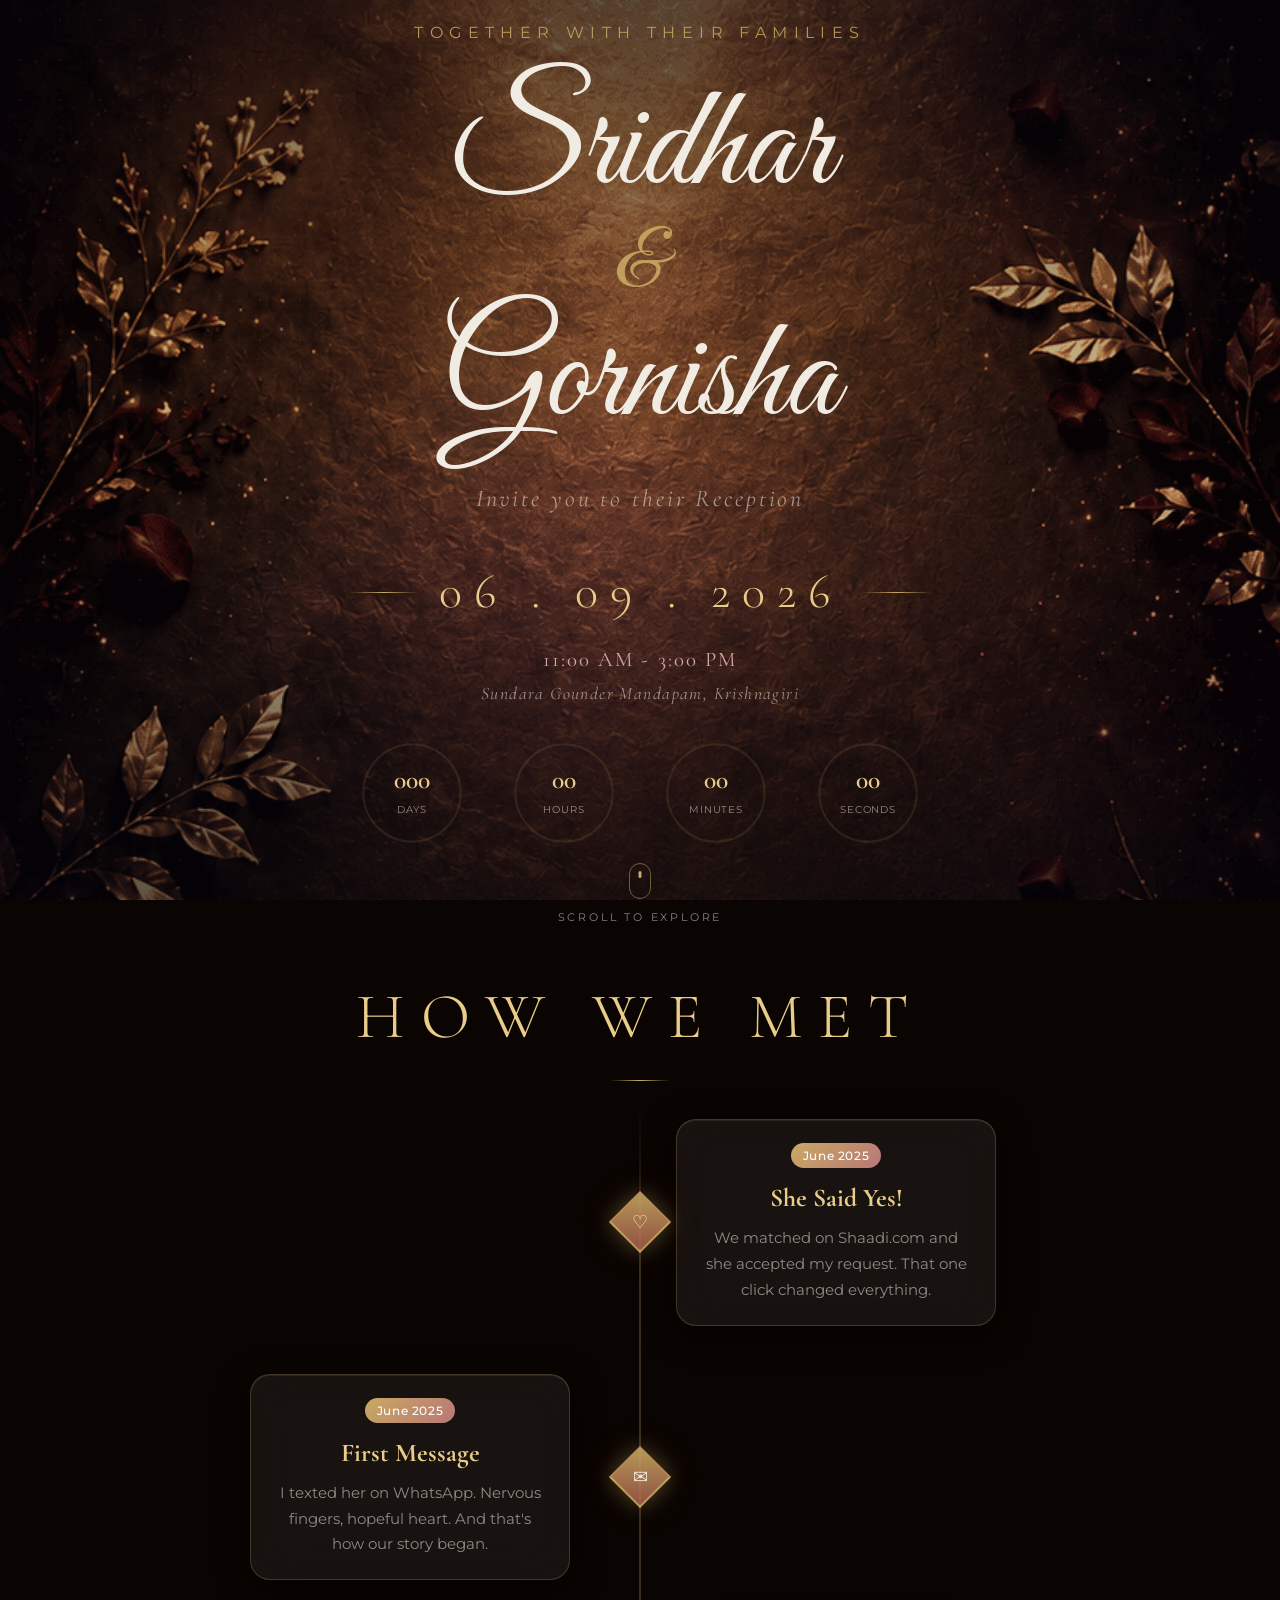
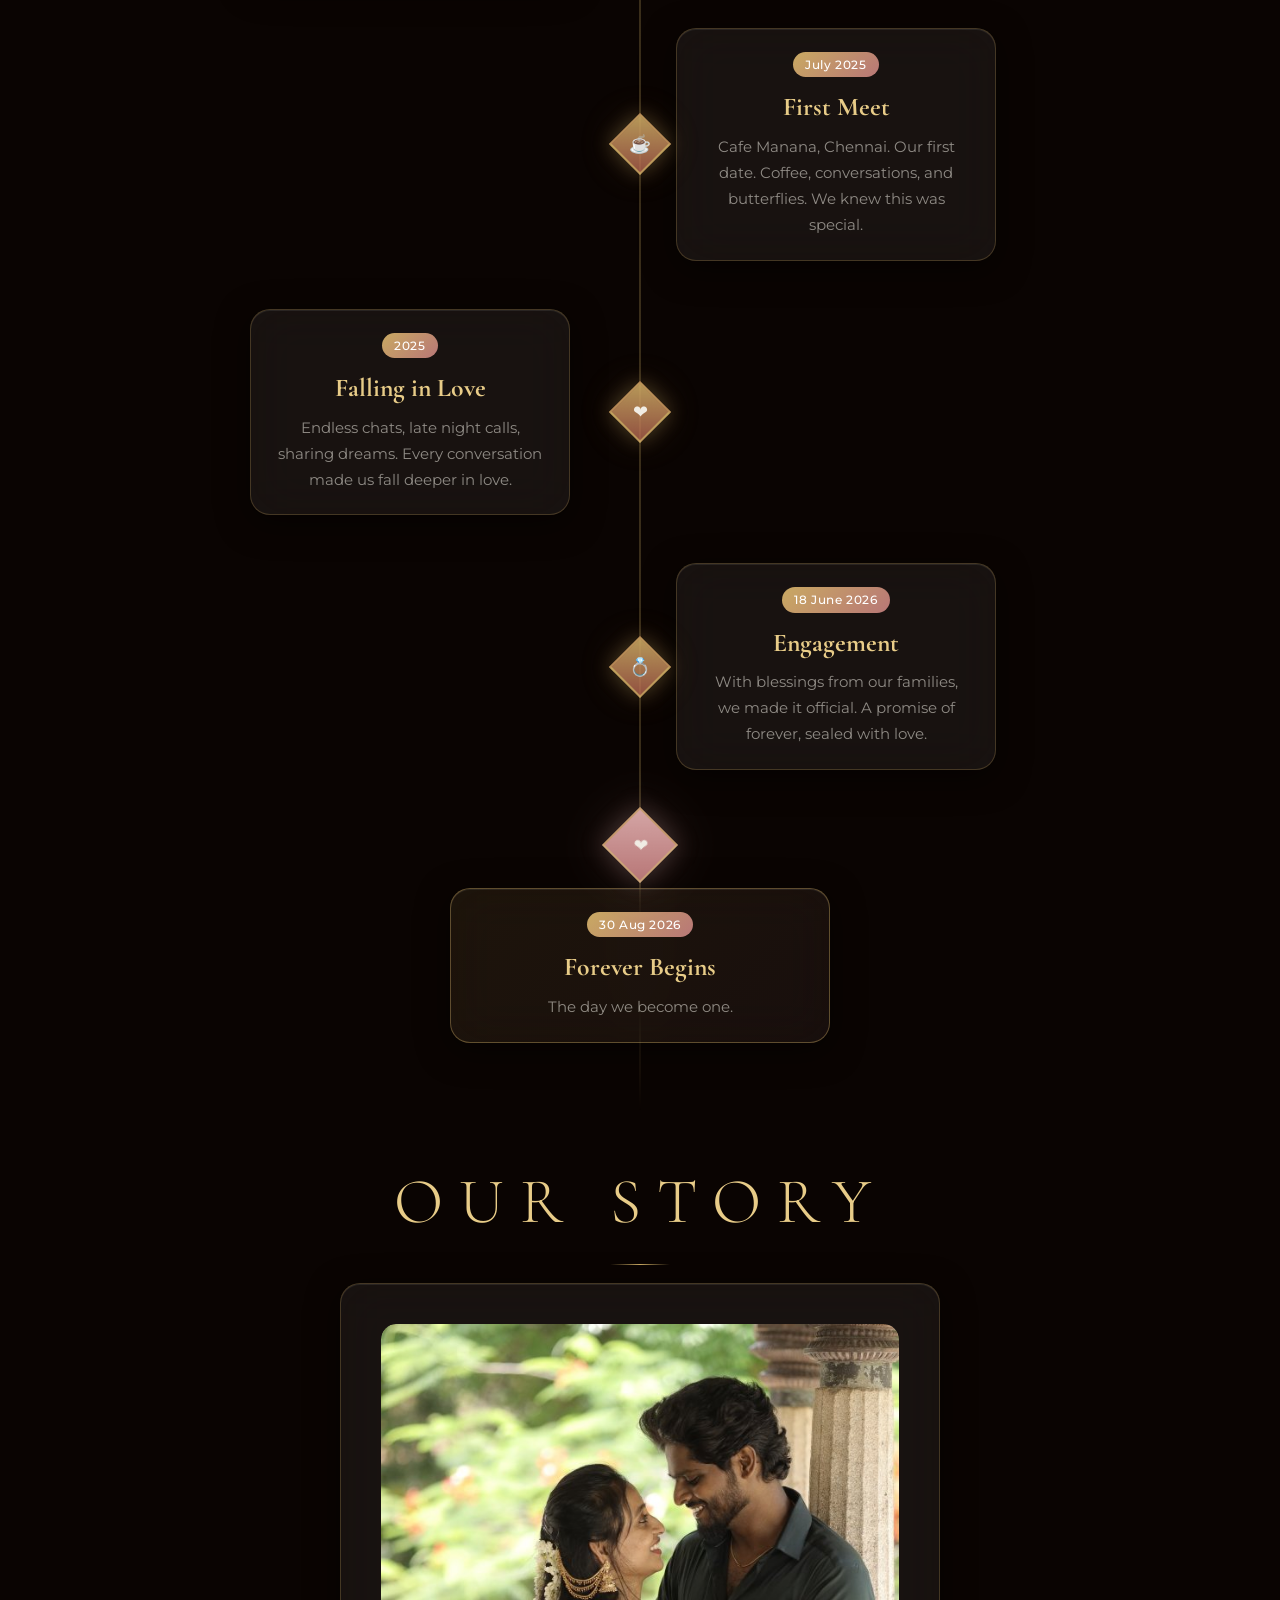
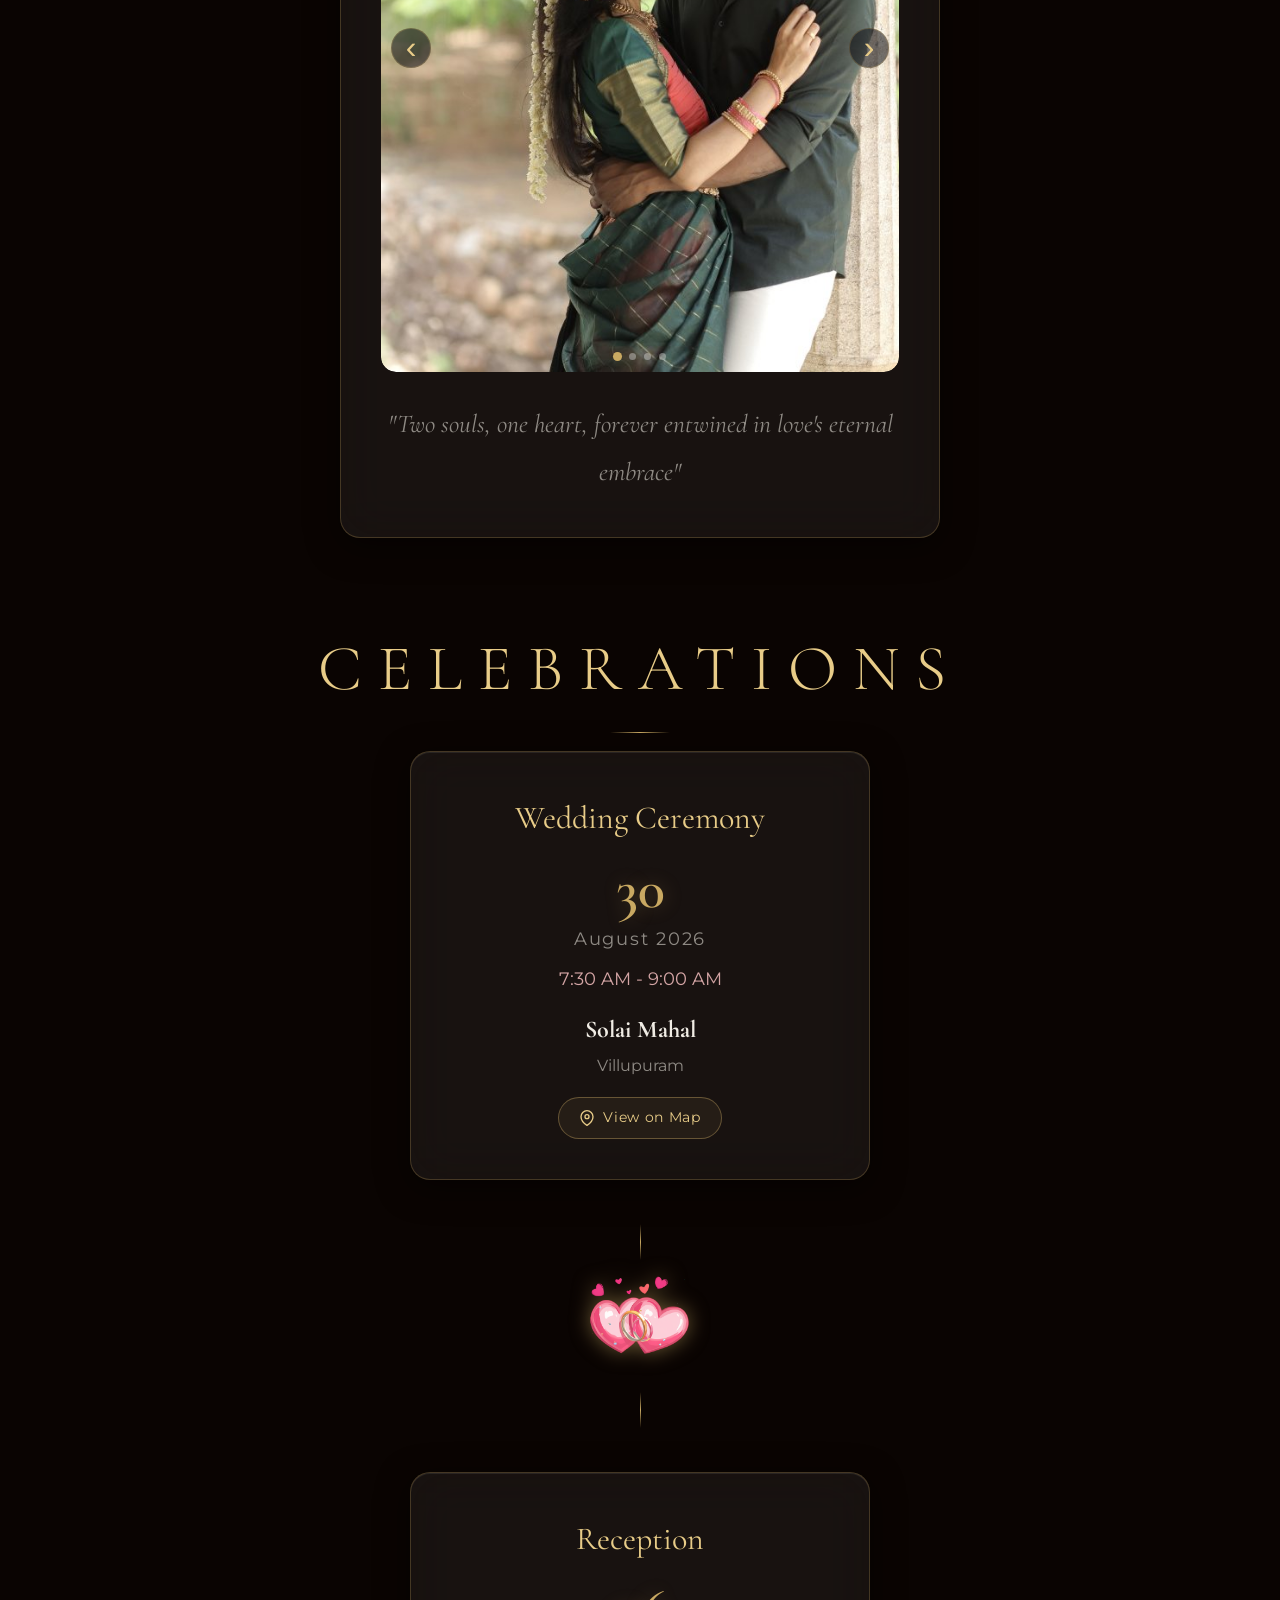
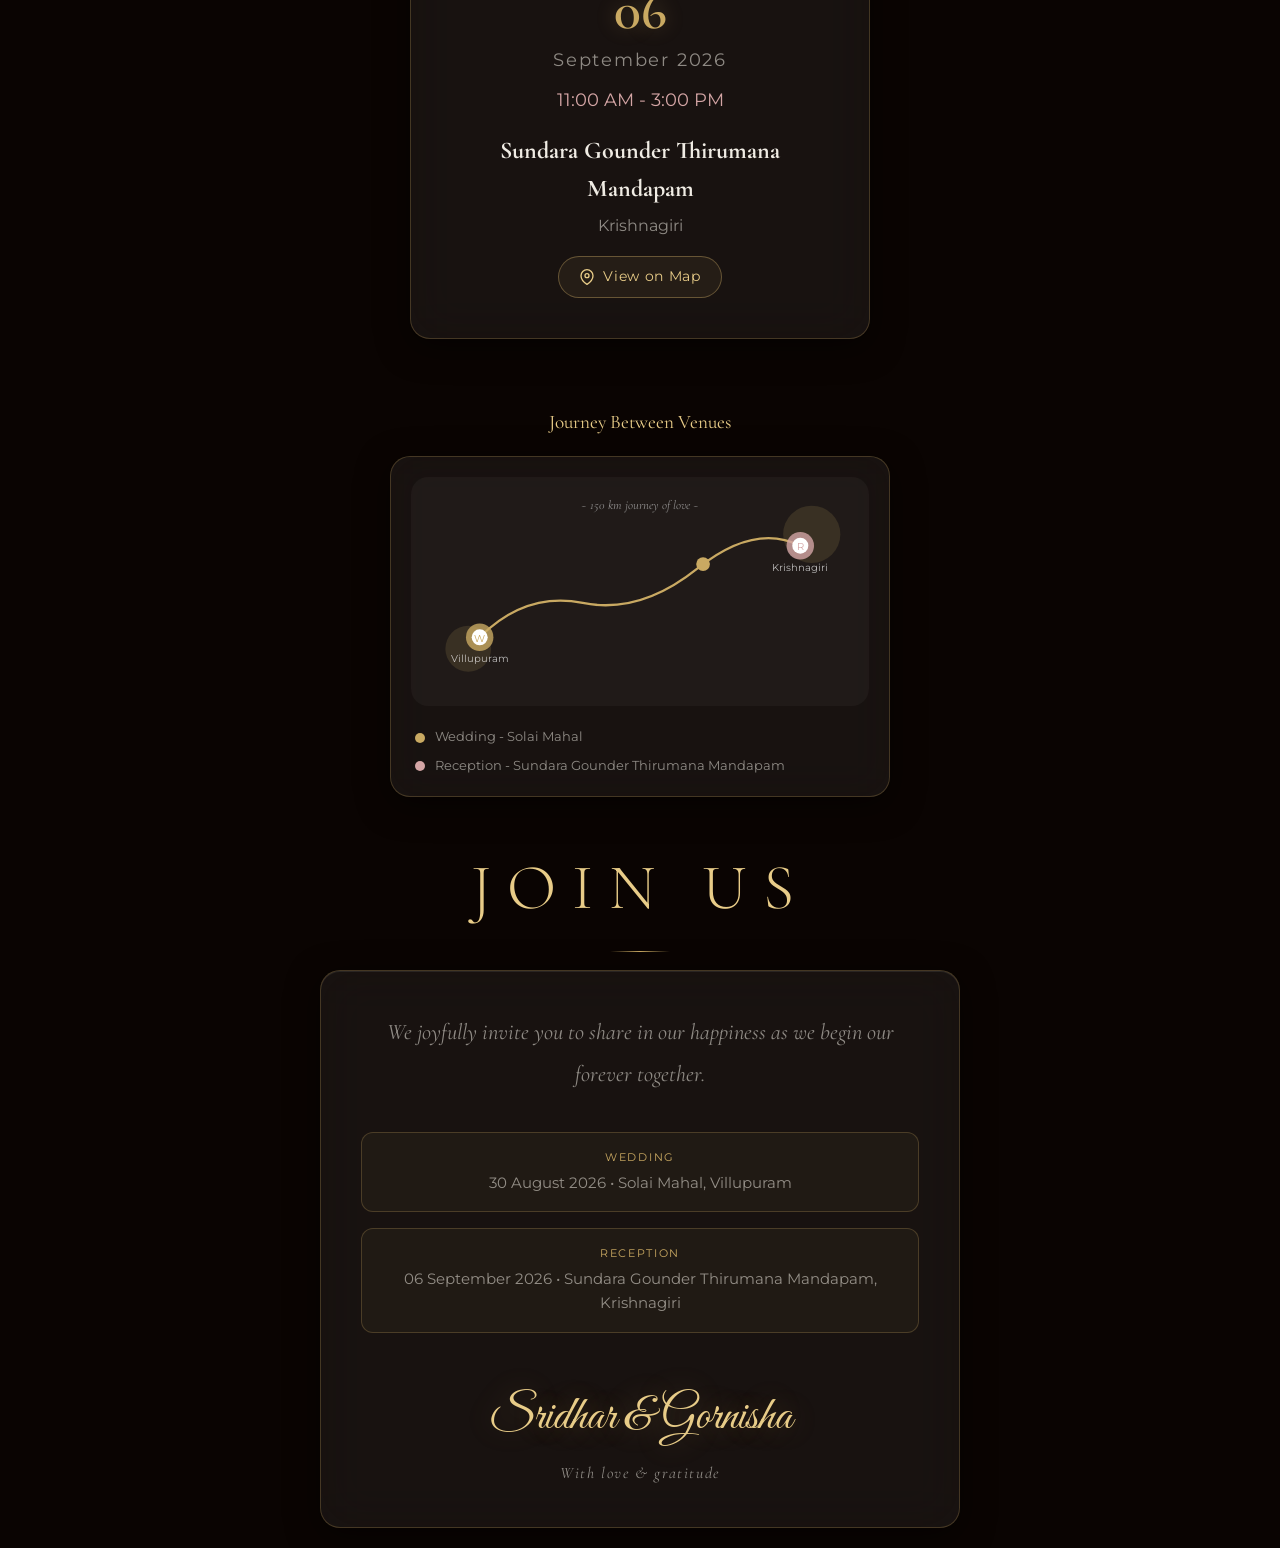
==== commit 192bee16: "change" ====
--- a/reception.html
+++ b/reception.html
@@ -6,6 +6,14 @@
     <meta name="theme-color" content="#f9bb78">
     <meta name="apple-mobile-web-app-status-bar-style" content="black-translucent">
     <title>Sridhar &amp; Gornisha - Reception</title>
+    <meta property="og:title" content="Sridhar &amp; Gornisha - Reception">
+    <meta property="og:description" content="06 September 2026 | 11:00 AM | Sundara Gounder Thirumana Mandapam, Krishnagiri">
+    <meta property="og:image" content="https://sridh-ar.github.io/Wedding_Invite/1.jpg">
+    <meta property="og:image:width" content="600">
+    <meta property="og:image:height" content="750">
+    <meta property="og:type" content="website">
+    <meta property="og:url" content="https://sridh-ar.github.io/Wedding_Invite/reception.html">
+    <meta name="twitter:card" content="summary_large_image">
     <link rel="preconnect" href="https://fonts.googleapis.com">
     <link rel="preconnect" href="https://fonts.gstatic.com" crossorigin>
     <link rel="preload" as="style" href="https://fonts.googleapis.com/css2?family=Cormorant+Garamond:ital,wght@0,300;0,400;0,500;0,600;1,300;1,400&family=Montserrat:wght@300;400;500&family=Great+Vibes&display=swap">
@@ -45,7 +53,7 @@
             </div>
             <div class="event-hero-detail">
                 <div class="event-hero-time">11:00 AM - 3:00 PM</div>
-                <div class="event-hero-venue">Sundara Gounder Thirumana Mandapam, Krishnagiri</div>
+                <div class="event-hero-venue">Sundara Gounder Mandapam, Krishnagiri</div>
             </div>
             <div class="countdown-container">
                 <div class="countdown-ring">
@@ -130,6 +138,62 @@
         </div>
     </section>
 
+    <!-- EVENTS -->
+    <section id="events" class="section events">
+        <div class="section-content">
+            <h2 class="section-title reveal-up">Celebrations</h2>
+            <div class="events-timeline">
+                <div class="event-card reveal-slide-left">
+                    <div class="glass-card">
+                        <h3 class="event-title">Wedding Ceremony</h3>
+                        <div class="event-date"><span class="day">30</span><span class="month-year">August 2026</span></div>
+                        <div class="event-time">7:30 AM - 9:00 AM</div>
+                        <div class="event-venue"><h4>Solai Mahal</h4><p>Villupuram</p></div>
+                        <a href="https://maps.app.goo.gl/bm7io4nBBoyPiJgx6" target="_blank" rel="noopener" class="map-link">
+                            <svg viewBox="0 0 24 24" fill="none" stroke="currentColor" stroke-width="2"><path d="M21 10c0 7-9 13-9 13s-9-6-9-13a9 9 0 0 1 18 0z"/><circle cx="12" cy="10" r="3"/></svg>View on Map
+                        </a>
+                    </div>
+                </div>
+                <div class="timeline-connector reveal-fade">
+                    <div class="connector-line"></div>
+                    <img src="reception-icon.png" alt="" class="connector-icon">
+                    <div class="connector-line"></div>
+                </div>
+                <div class="event-card reveal-slide-right">
+                    <div class="glass-card">
+                        <h3 class="event-title">Reception</h3>
+                        <div class="event-date"><span class="day">06</span><span class="month-year">September 2026</span></div>
+                        <div class="event-time">11:00 AM - 3:00 PM</div>
+                        <div class="event-venue"><h4>Sundara Gounder Thirumana Mandapam</h4><p>Krishnagiri</p></div>
+                        <a href="https://maps.app.goo.gl/gaq5hRavaaTYw9vY9" target="_blank" rel="noopener" class="map-link">
+                            <svg viewBox="0 0 24 24" fill="none" stroke="currentColor" stroke-width="2"><path d="M21 10c0 7-9 13-9 13s-9-6-9-13a9 9 0 0 1 18 0z"/><circle cx="12" cy="10" r="3"/></svg>View on Map
+                        </a>
+                    </div>
+                </div>
+                <div class="route-map-section reveal-up">
+                    <h3 class="map-title">Journey Between Venues</h3>
+                    <div class="route-map-container">
+                        <svg class="route-map" viewBox="0 0 400 200">
+                            <rect fill="rgba(255,255,255,0.03)" width="400" height="200" rx="15"/>
+                            <circle cx="50" cy="150" r="20" fill="#c9a962" opacity="0.15"/>
+                            <circle cx="350" cy="50" r="25" fill="#c9a962" opacity="0.15"/>
+                            <path class="route-path" d="M60 140 Q100 100 150 110 Q200 120 250 80 Q300 40 340 60" fill="none" stroke="#c9a962" stroke-width="2" stroke-linecap="round" stroke-dasharray="8 4"/>
+                            <circle class="route-dot" r="6" fill="#c9a962"><animateMotion dur="4s" repeatCount="indefinite"><mpath href="#routePath"/></animateMotion></circle>
+                            <path id="routePath" d="M60 140 Q100 100 150 110 Q200 120 250 80 Q300 40 340 60" fill="none"/>
+                            <g><circle cx="60" cy="140" r="12" fill="#c9a962" opacity="0.8"/><circle cx="60" cy="140" r="7" fill="white"/><text x="60" y="144" text-anchor="middle" font-size="9" fill="#c9a962">W</text><text x="60" y="162" text-anchor="middle" font-size="9" fill="rgba(255,255,255,0.7)" font-family="Montserrat">Villupuram</text></g>
+                            <g><circle cx="340" cy="60" r="12" fill="#d4a5a5" opacity="0.8"/><circle cx="340" cy="60" r="7" fill="white"/><text x="340" y="64" text-anchor="middle" font-size="9" fill="#d4a5a5">R</text><text x="340" y="82" text-anchor="middle" font-size="9" fill="rgba(255,255,255,0.7)" font-family="Montserrat">Krishnagiri</text></g>
+                            <text x="200" y="28" text-anchor="middle" font-size="11" fill="rgba(255,255,255,0.5)" font-family="Cormorant Garamond" font-style="italic">~ 150 km journey of love ~</text>
+                        </svg>
+                        <div class="route-legend">
+                            <div class="legend-item"><span class="legend-dot wedding"></span><span>Wedding - Solai Mahal</span></div>
+                            <div class="legend-item"><span class="legend-dot reception"></span><span>Reception - Sundara Gounder Thirumana Mandapam</span></div>
+                        </div>
+                    </div>
+                </div>
+            </div>
+        </div>
+    </section>
+
     <!-- JOIN US -->
     <section id="rsvp" class="section rsvp">
         <div class="section-content">
@@ -138,14 +202,8 @@
                 <div class="glass-card">
                     <p class="rsvp-message">We joyfully invite you to share in our happiness as we begin our forever together.</p>
                     <div class="rsvp-details">
-                        <div class="rsvp-detail">
-                            <span class="rsvp-label">Reception</span>
-                            <span class="rsvp-value">06 September 2026 &bull; 11:00 AM - 3:00 PM</span>
-                            <span class="rsvp-value">Sundara Gounder Thirumana Mandapam, Krishnagiri</span>
-                            <a href="https://maps.app.goo.gl/gaq5hRavaaTYw9vY9" target="_blank" rel="noopener" class="map-link-small">
-                                <svg viewBox="0 0 24 24" fill="none" stroke="currentColor" stroke-width="2"><path d="M21 10c0 7-9 13-9 13s-9-6-9-13a9 9 0 0 1 18 0z"/><circle cx="12" cy="10" r="3"/></svg>View on Map
-                            </a>
-                        </div>
+                        <div class="rsvp-detail"><span class="rsvp-label">Wedding</span><span class="rsvp-value">30 August 2026 &bull; Solai Mahal, Villupuram</span></div>
+                        <div class="rsvp-detail"><span class="rsvp-label">Reception</span><span class="rsvp-value">06 September 2026 &bull; Sundara Gounder Thirumana Mandapam, Krishnagiri</span></div>
                     </div>
                     <div class="rsvp-closing">
                         <p class="closing-names">Sridhar &amp; Gornisha</p>
--- a/styles.css
+++ b/styles.css
@@ -139,12 +139,12 @@
 
 .invitation-subtitle { font-family: 'Cormorant Garamond', serif; font-size: clamp(1.1rem,2.5vw,1.5rem); font-style: italic; color: var(--text-muted); margin-bottom: 36px; letter-spacing: 0.12em; }
 
-.wedding-date { display: flex; align-items: center; justify-content: center; gap: 20px; margin-bottom: 50px; }
+.wedding-date { display: flex; align-items: center; justify-content: center; gap: 20px; margin-bottom: 12px; }
 .wedding-date span { font-family: 'Cormorant Garamond', serif; font-size: clamp(1.8rem,4.5vw,3rem); font-weight: 300; color: var(--gold-light); letter-spacing: 0.25em; white-space: nowrap; }
 .date-ornament { width: 70px; height: 1px; background: linear-gradient(90deg, transparent, var(--gold), transparent); }
 
 .event-hero-detail { margin-bottom: 30px; }
-.event-hero-time { font-family: 'Cormorant Garamond', serif; font-size: clamp(1rem,2.5vw,1.3rem); color: var(--rose); letter-spacing: 0.1em; margin-bottom: 6px; }
+.event-hero-time { font-family: 'Cormorant Garamond', serif; font-size: clamp(1rem,2.5vw,1.3rem); color: var(--rose); letter-spacing: 0.1em; margin-bottom: 4px; }
 .event-hero-venue { font-family: 'Cormorant Garamond', serif; font-size: clamp(0.9rem,2vw,1.1rem); color: var(--text-muted); font-style: italic; letter-spacing: 0.08em; }
 
 /* ── RING COUNTDOWN ── */
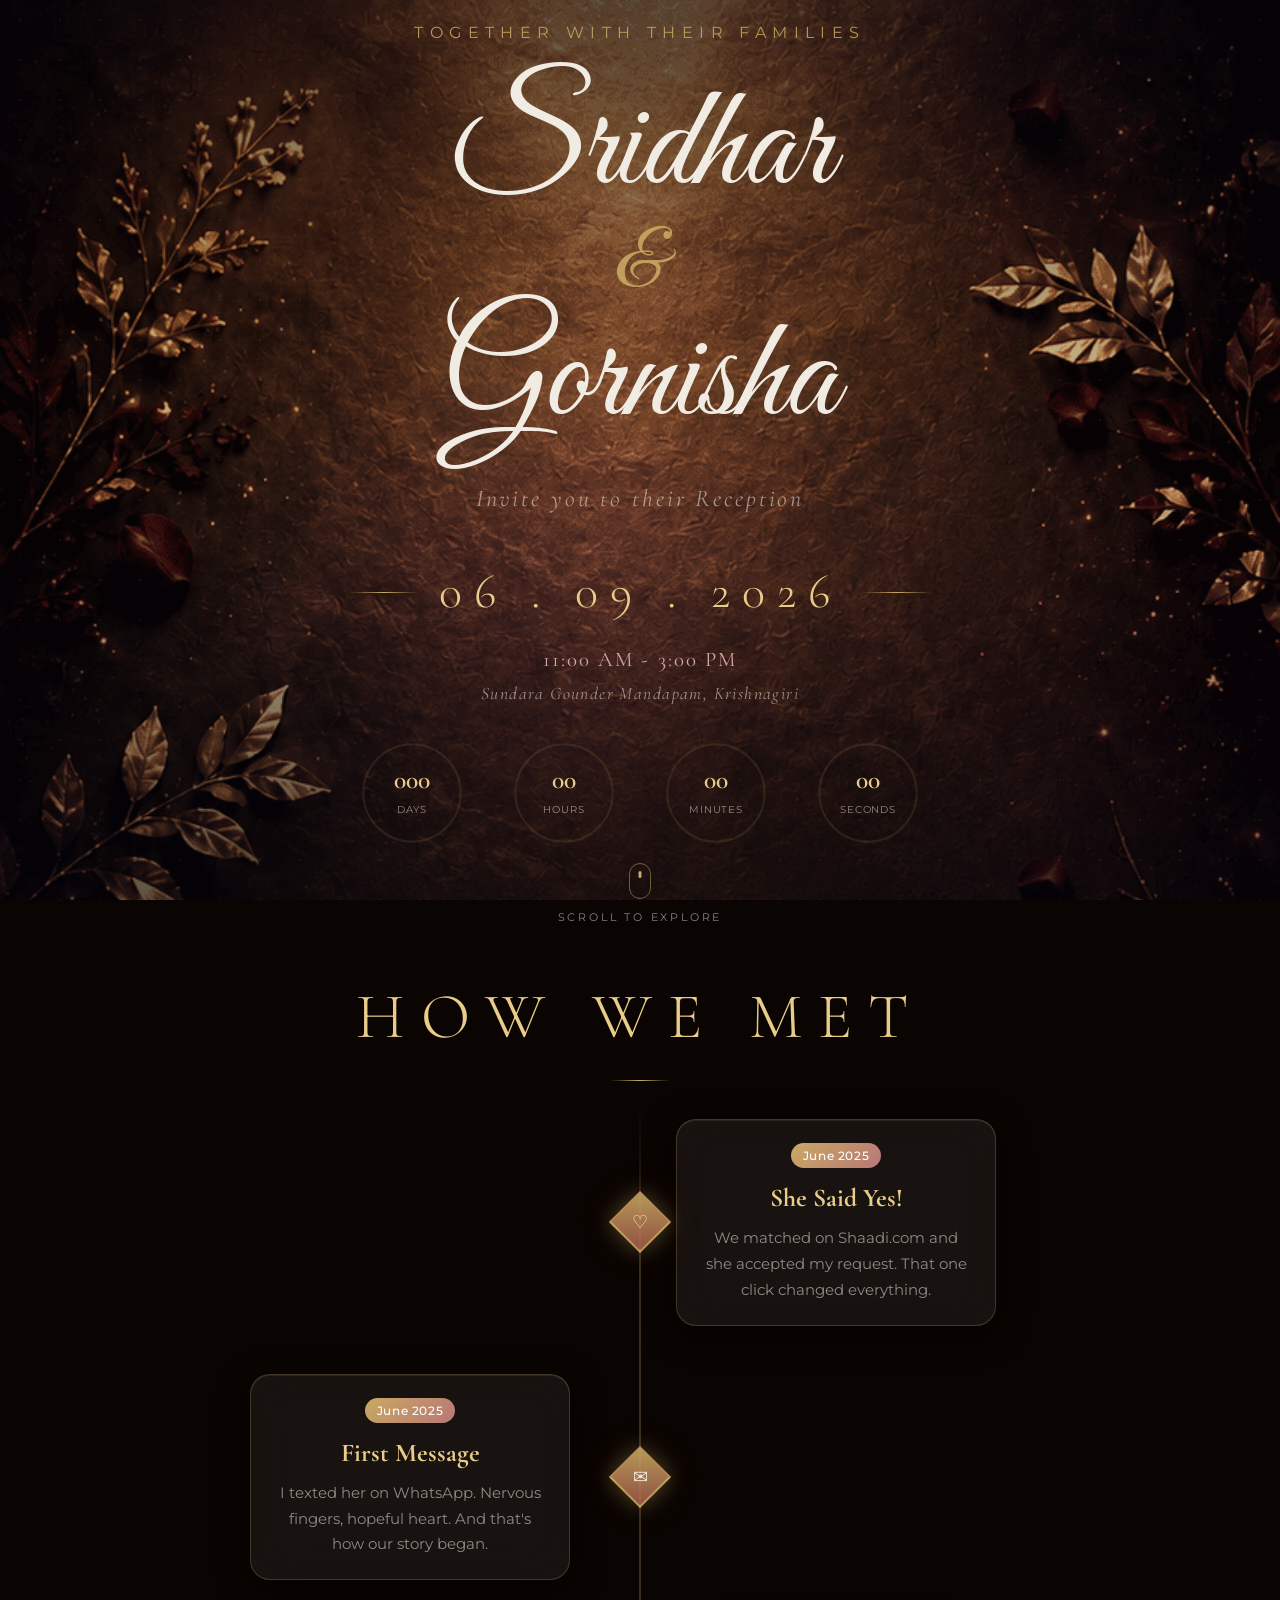
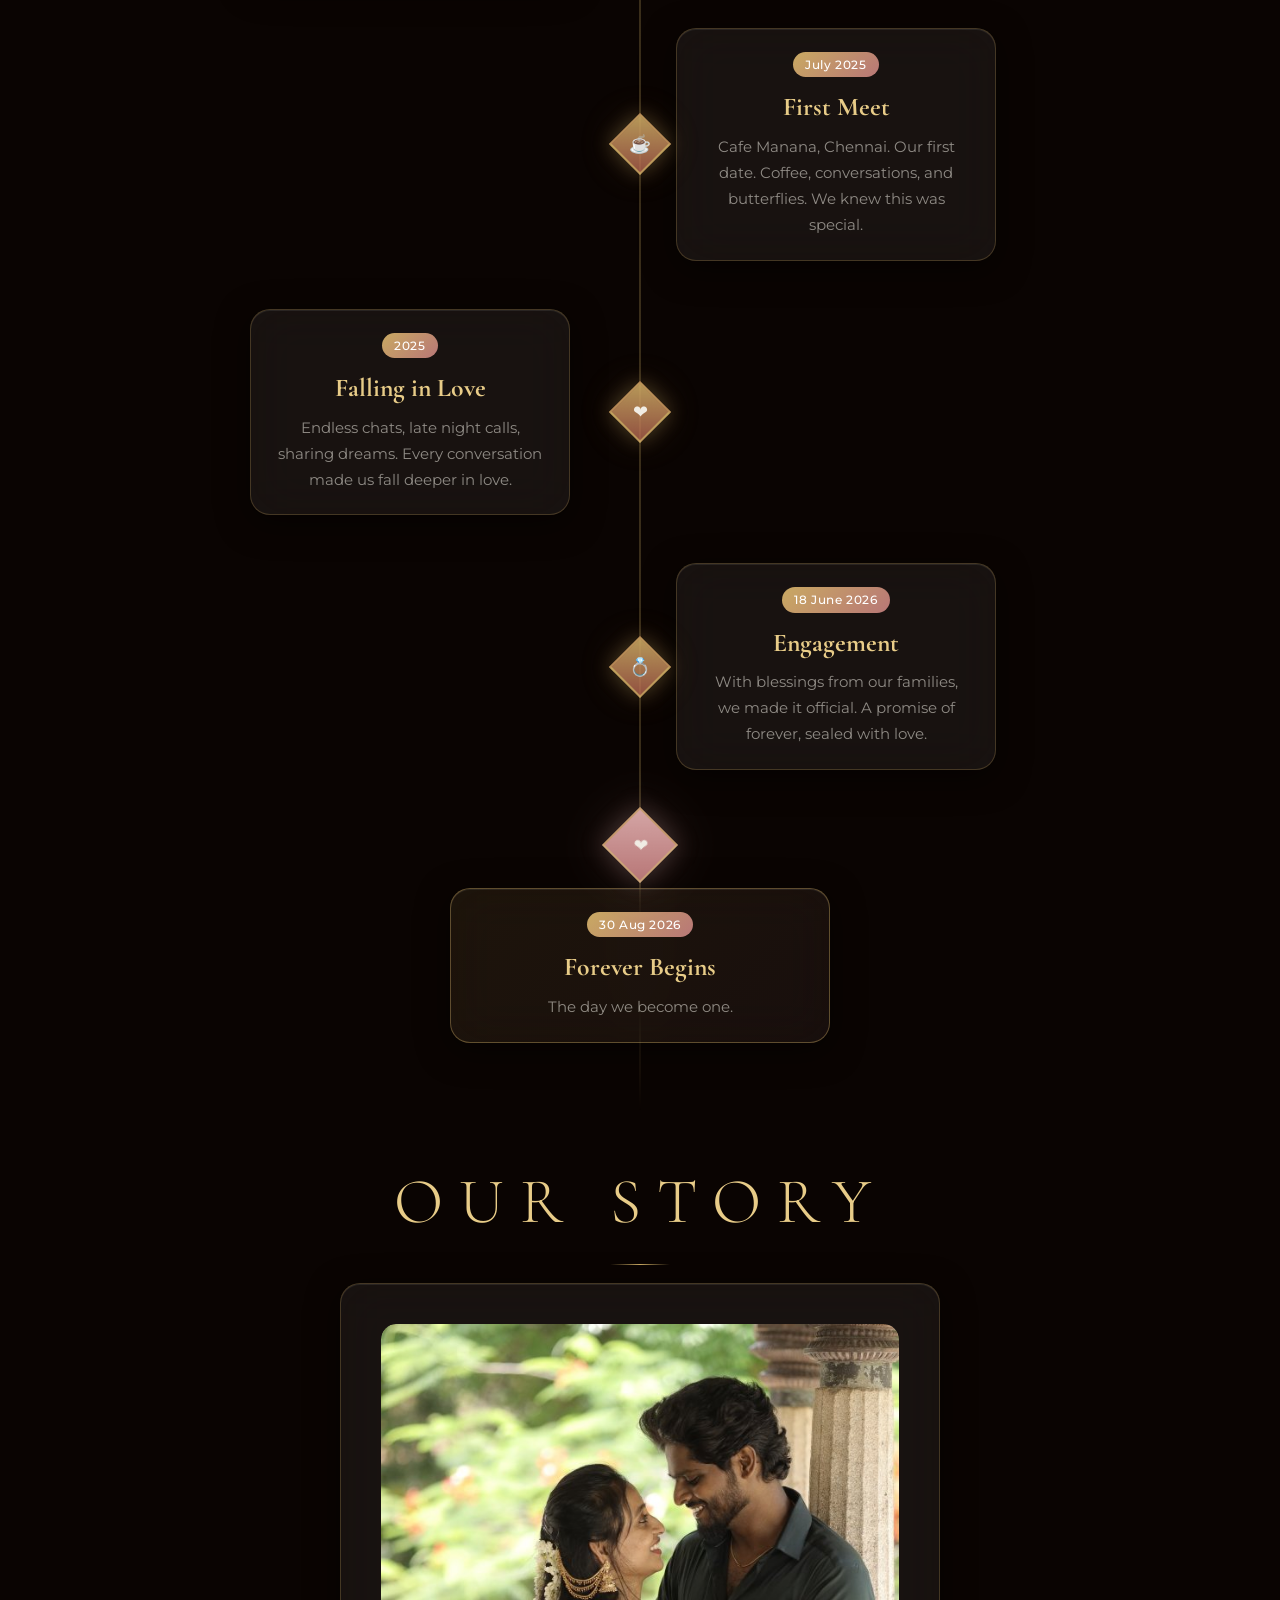
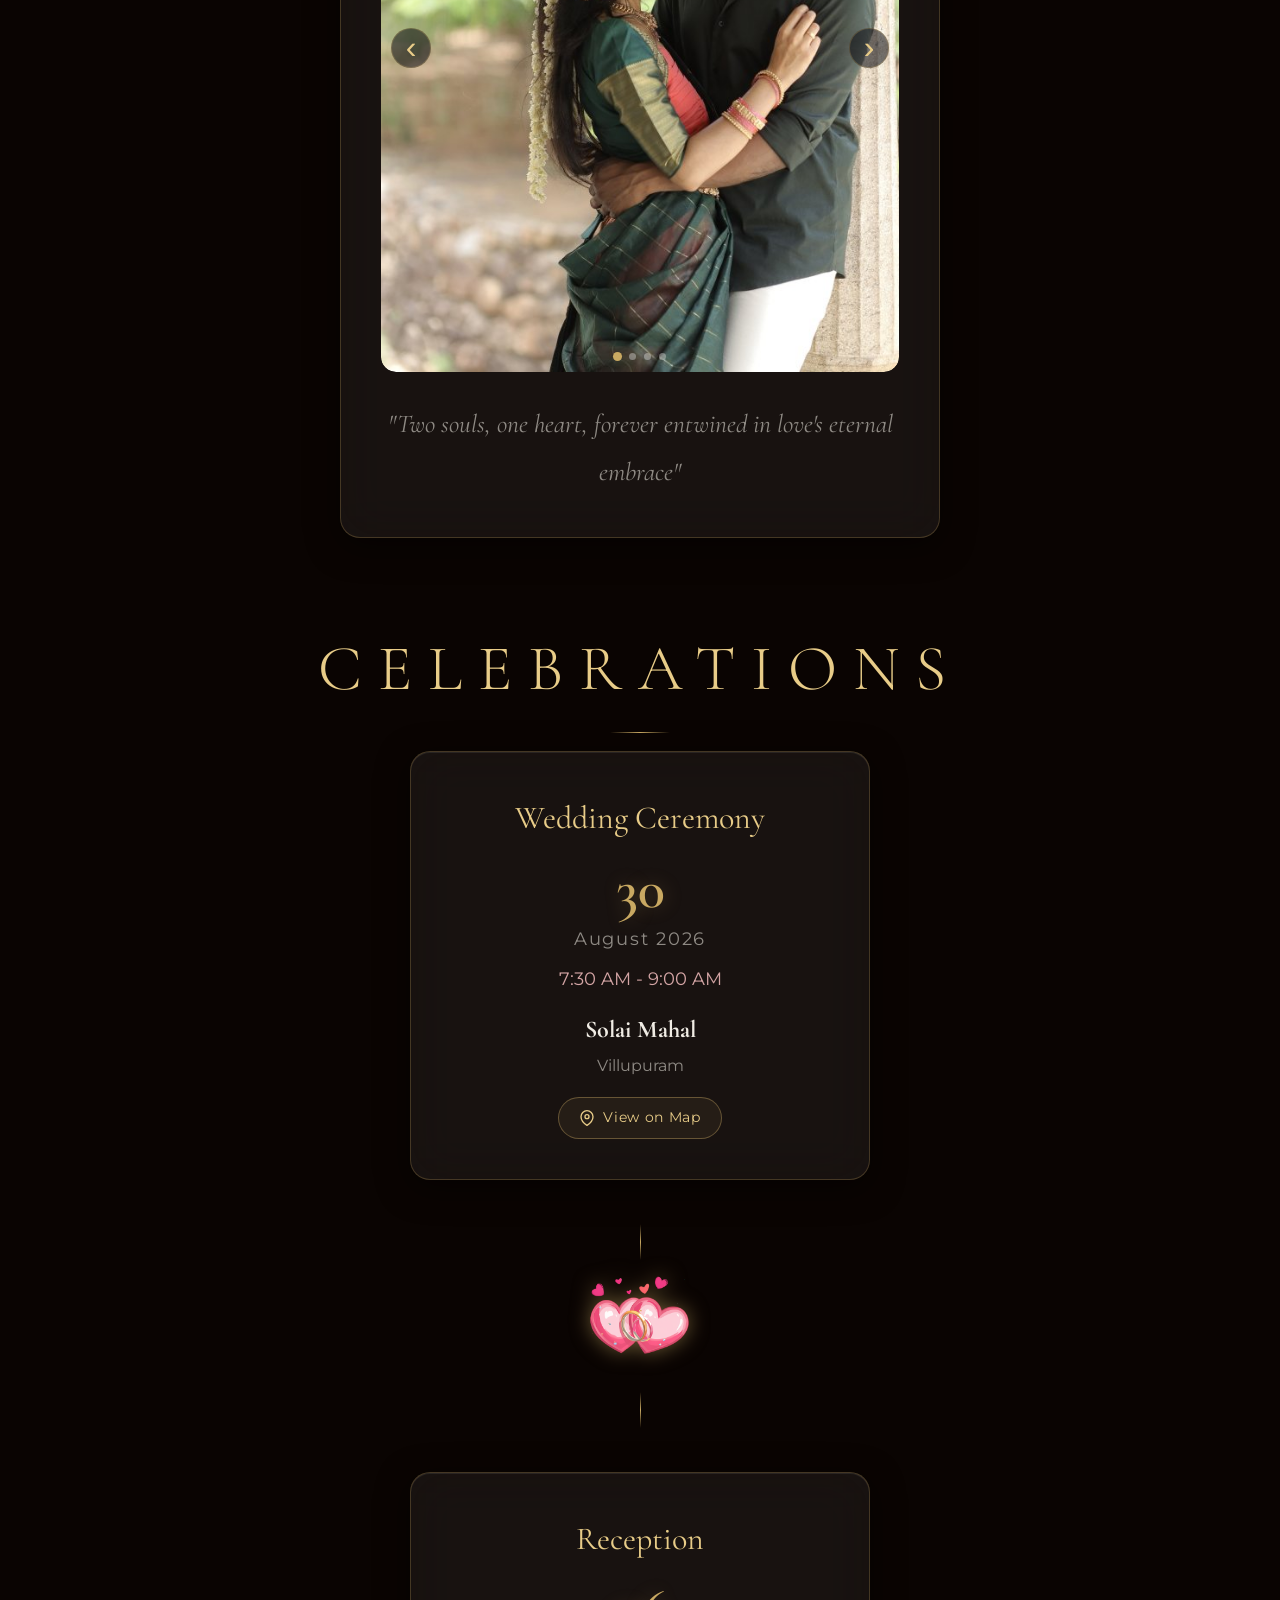
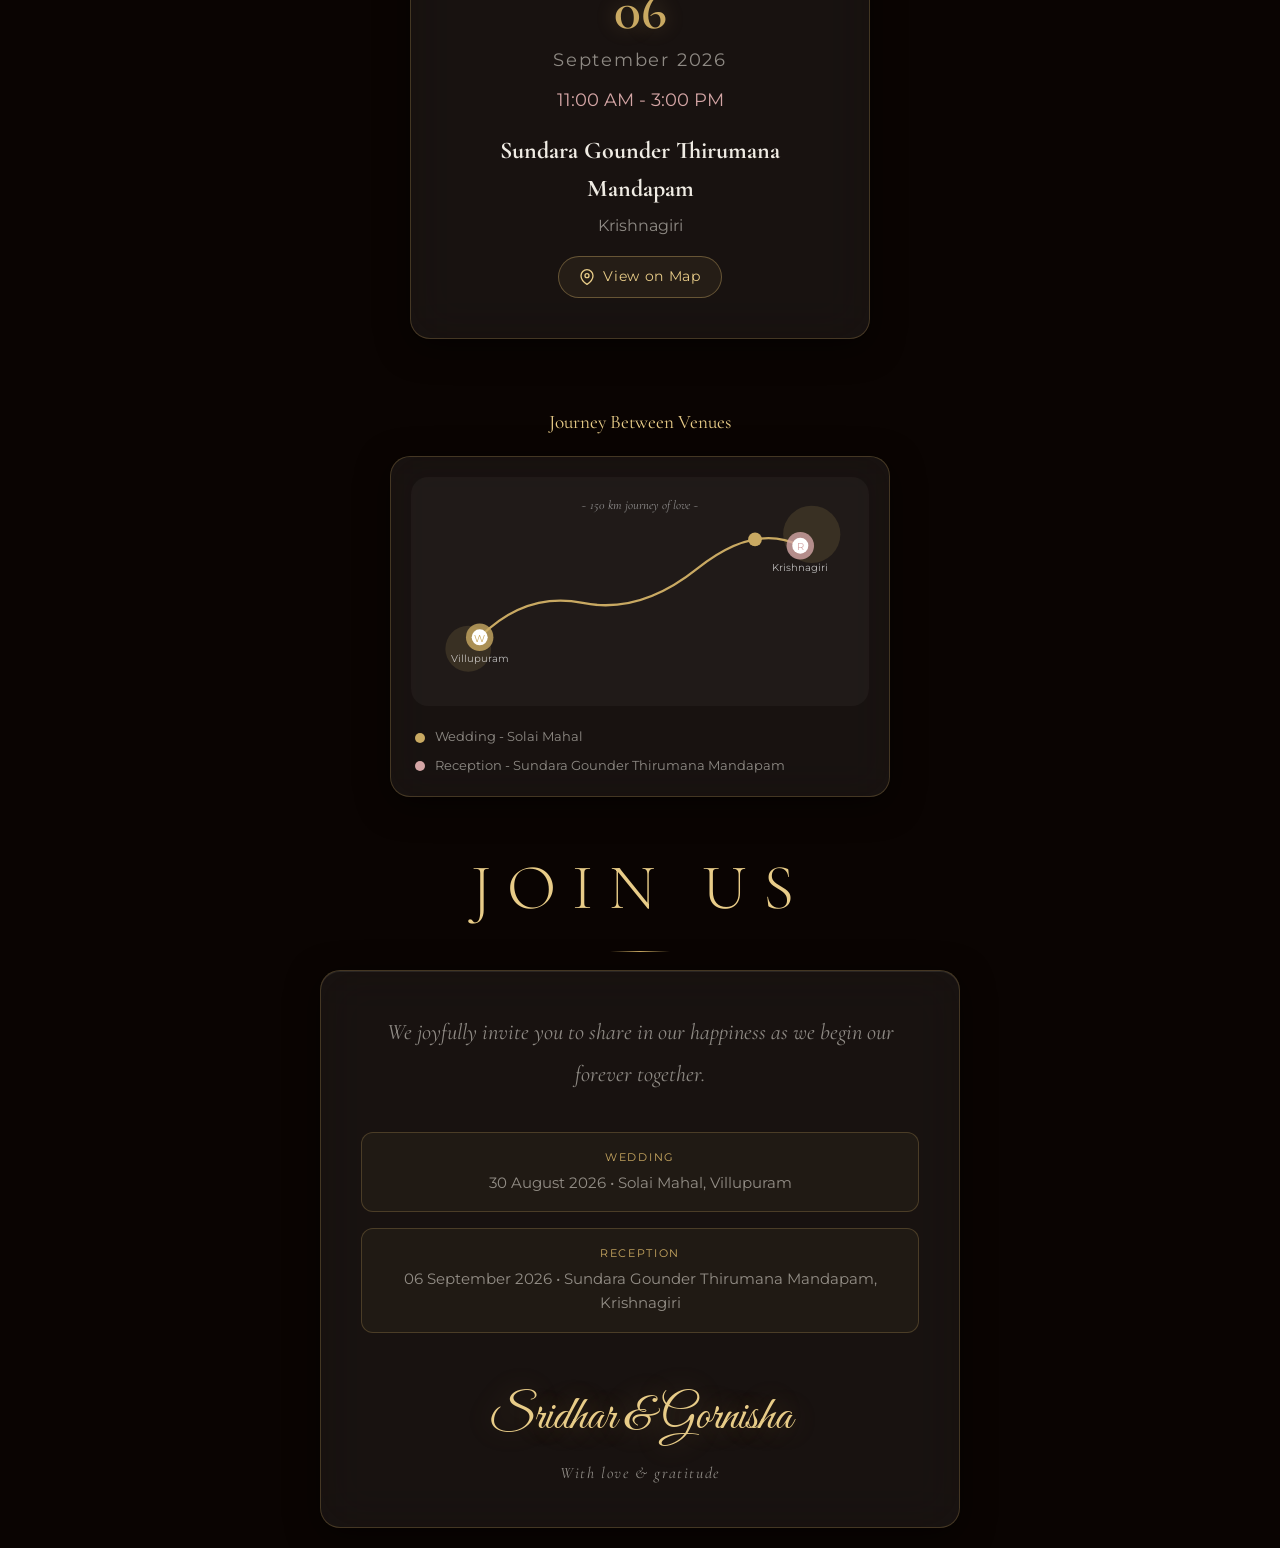
==== commit e70b5d0b: "adding new Invitation" ====
--- a/reception.html
+++ b/reception.html
@@ -8,7 +8,7 @@
     <title>Sridhar &amp; Gornisha - Reception</title>
     <meta property="og:title" content="Sridhar &amp; Gornisha - Reception">
     <meta property="og:description" content="06 September 2026 | 11:00 AM | Sundara Gounder Thirumana Mandapam, Krishnagiri">
-    <meta property="og:image" content="https://sridh-ar.github.io/Wedding_Invite/1.jpg">
+    <meta property="og:image" content="https://sridh-ar.github.io/Wedding_Invite/invitation.jpg">
     <meta property="og:image:width" content="600">
     <meta property="og:image:height" content="750">
     <meta property="og:type" content="website">
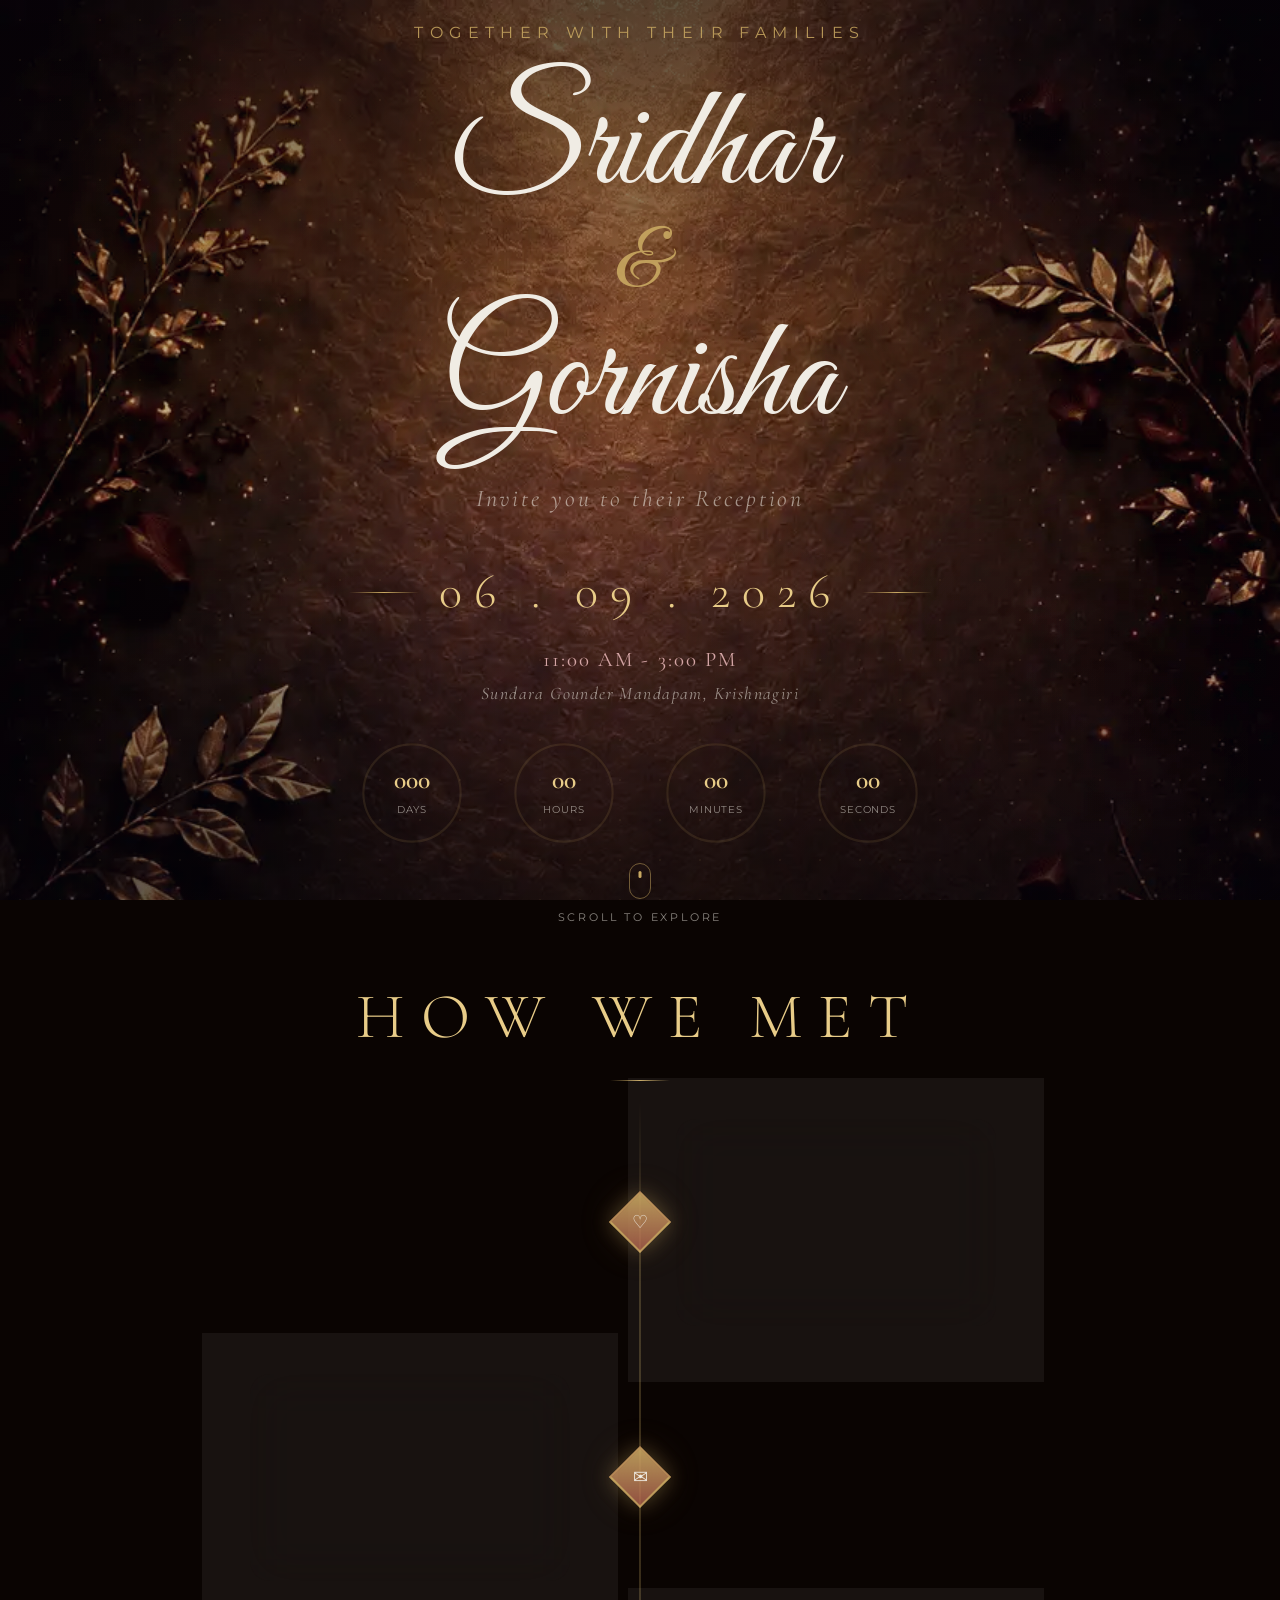
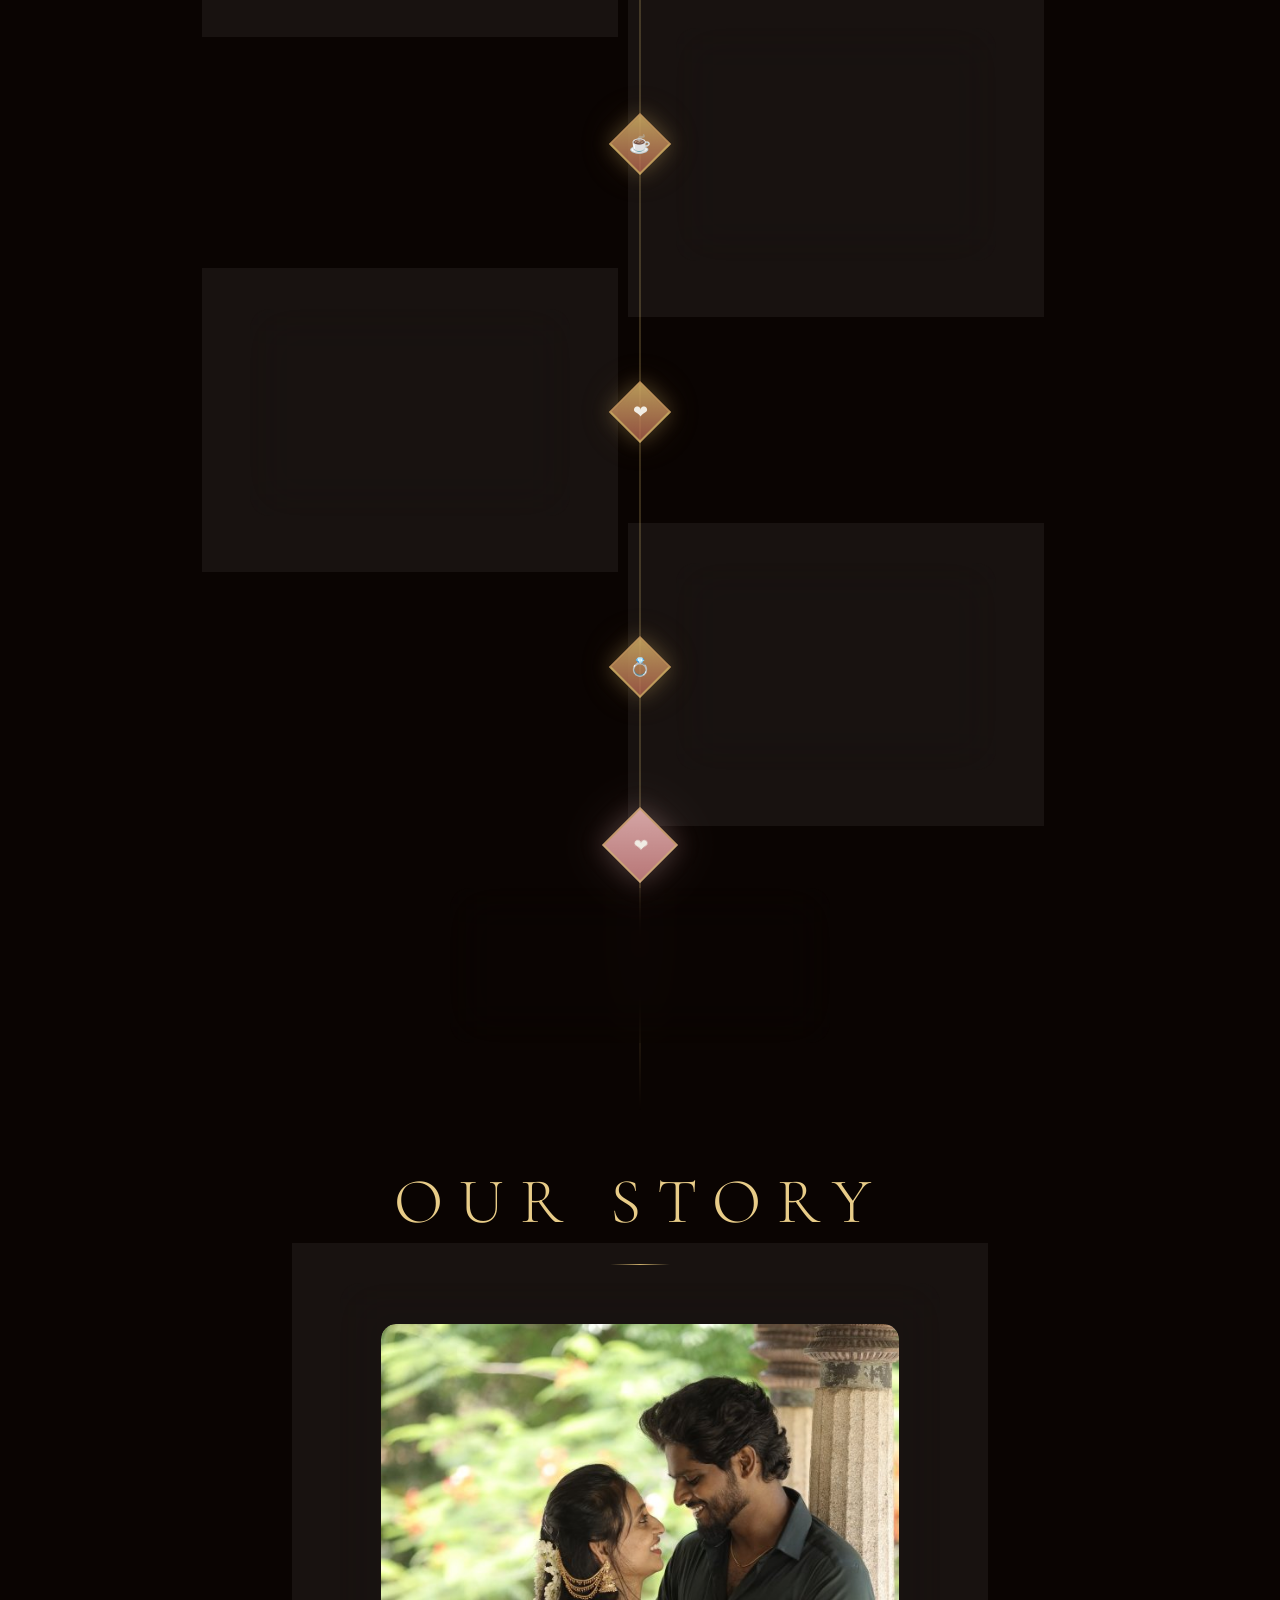
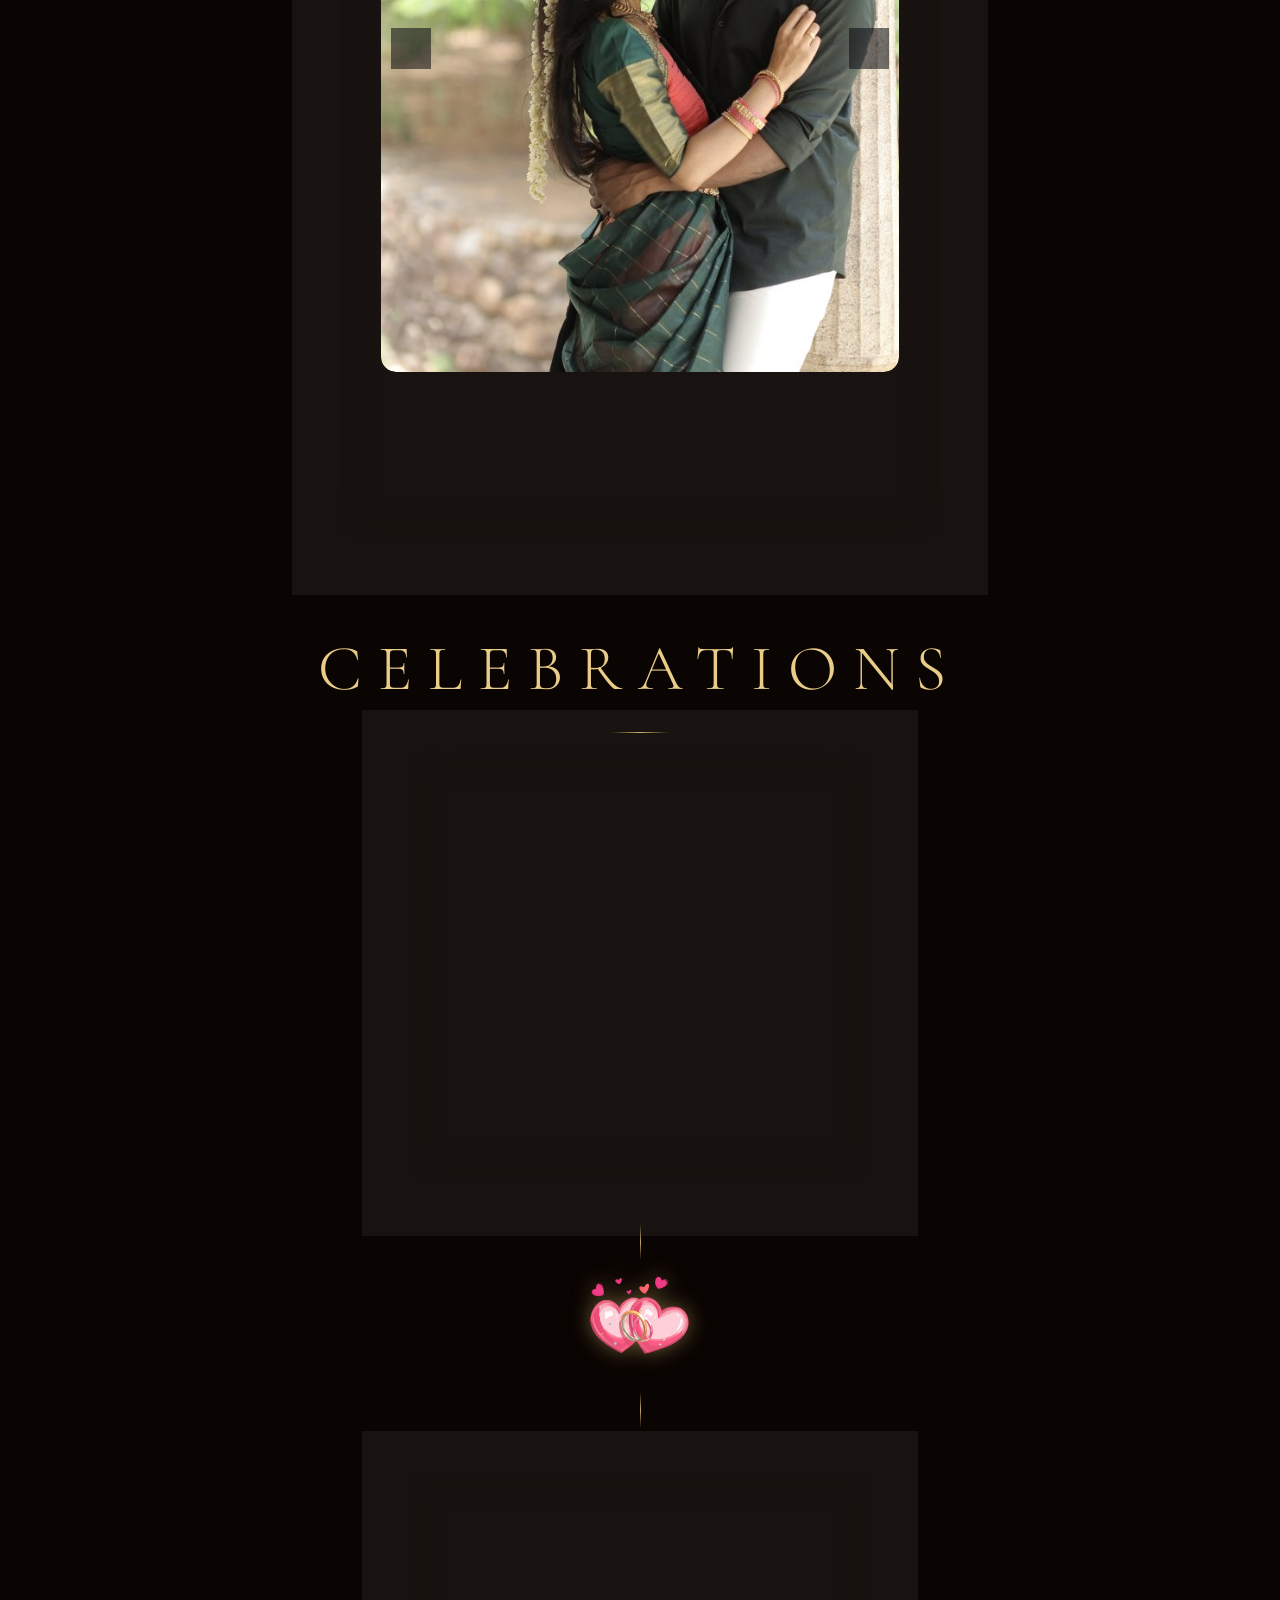
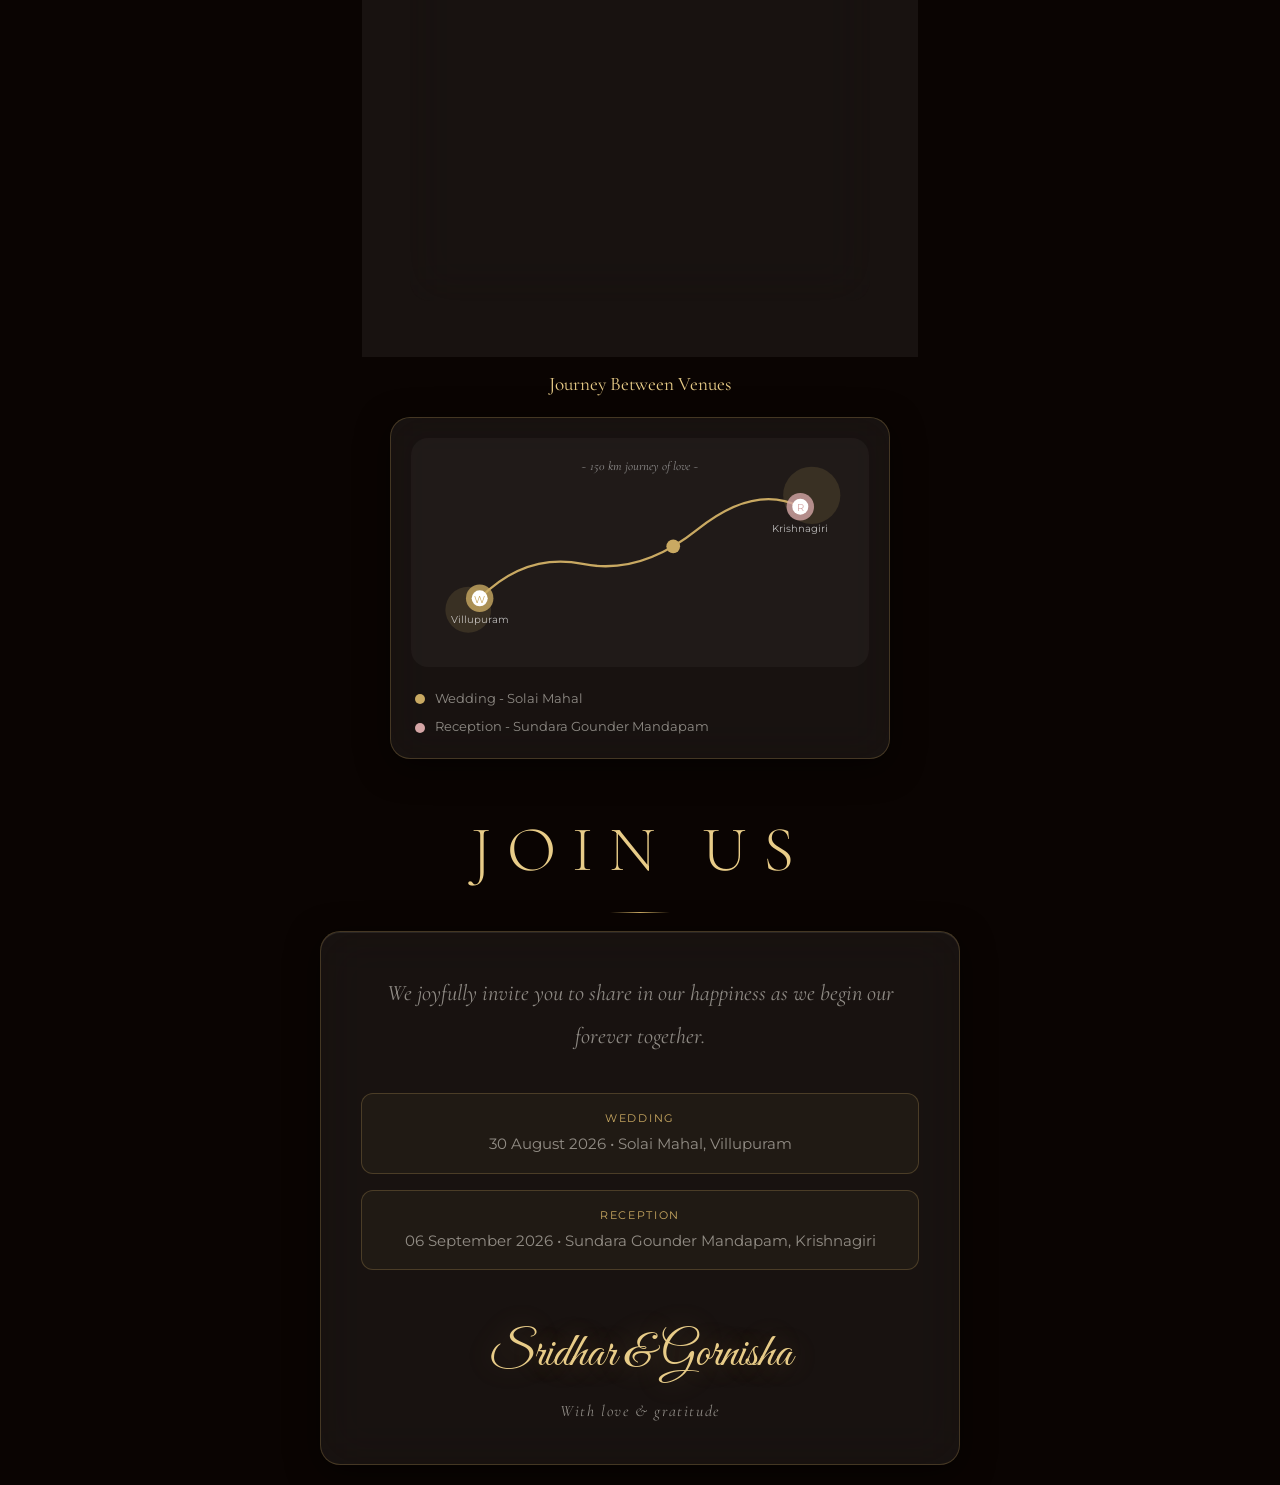
==== commit 1df0c01f: "change" ====
--- a/reception.html
+++ b/reception.html
@@ -9,8 +9,8 @@
     <meta property="og:title" content="Sridhar &amp; Gornisha - Reception">
     <meta property="og:description" content="06 September 2026 | 11:00 AM | Sundara Gounder Thirumana Mandapam, Krishnagiri">
     <meta property="og:image" content="https://sridh-ar.github.io/Wedding_Invite/invitation.jpg">
-    <meta property="og:image:width" content="600">
-    <meta property="og:image:height" content="750">
+    <meta property="og:image:width" content="973">
+    <meta property="og:image:height" content="730">
     <meta property="og:type" content="website">
     <meta property="og:url" content="https://sridh-ar.github.io/Wedding_Invite/reception.html">
     <meta name="twitter:card" content="summary_large_image">
@@ -23,7 +23,7 @@
 <body>
 
     <div class="bg-layer">
-        <img src="bg.png" class="bg-img" alt="" fetchpriority="high">
+        <img src="bg.webp" class="bg-img" alt="" fetchpriority="high">
         <div class="bg-overlay"></div>
         <div class="grid-overlay"></div>
         <div class="orb orb-1"></div>
@@ -164,7 +164,7 @@
                         <h3 class="event-title">Reception</h3>
                         <div class="event-date"><span class="day">06</span><span class="month-year">September 2026</span></div>
                         <div class="event-time">11:00 AM - 3:00 PM</div>
-                        <div class="event-venue"><h4>Sundara Gounder Thirumana Mandapam</h4><p>Krishnagiri</p></div>
+                        <div class="event-venue"><h4>Sundara Gounder Mandapam</h4><p>Krishnagiri</p></div>
                         <a href="https://maps.app.goo.gl/gaq5hRavaaTYw9vY9" target="_blank" rel="noopener" class="map-link">
                             <svg viewBox="0 0 24 24" fill="none" stroke="currentColor" stroke-width="2"><path d="M21 10c0 7-9 13-9 13s-9-6-9-13a9 9 0 0 1 18 0z"/><circle cx="12" cy="10" r="3"/></svg>View on Map
                         </a>
@@ -186,7 +186,7 @@
                         </svg>
                         <div class="route-legend">
                             <div class="legend-item"><span class="legend-dot wedding"></span><span>Wedding - Solai Mahal</span></div>
-                            <div class="legend-item"><span class="legend-dot reception"></span><span>Reception - Sundara Gounder Thirumana Mandapam</span></div>
+                            <div class="legend-item"><span class="legend-dot reception"></span><span>Reception - Sundara Gounder Mandapam</span></div>
                         </div>
                     </div>
                 </div>
@@ -203,7 +203,7 @@
                     <p class="rsvp-message">We joyfully invite you to share in our happiness as we begin our forever together.</p>
                     <div class="rsvp-details">
                         <div class="rsvp-detail"><span class="rsvp-label">Wedding</span><span class="rsvp-value">30 August 2026 &bull; Solai Mahal, Villupuram</span></div>
-                        <div class="rsvp-detail"><span class="rsvp-label">Reception</span><span class="rsvp-value">06 September 2026 &bull; Sundara Gounder Thirumana Mandapam, Krishnagiri</span></div>
+                        <div class="rsvp-detail"><span class="rsvp-label">Reception</span><span class="rsvp-value">06 September 2026 &bull; Sundara Gounder Mandapam, Krishnagiri</span></div>
                     </div>
                     <div class="rsvp-closing">
                         <p class="closing-names">Sridhar &amp; Gornisha</p>
--- a/styles.css
+++ b/styles.css
@@ -24,6 +24,7 @@
     overflow-y: auto;
     line-height: 1.6;
     min-height: 100%;
+    touch-action: pan-y;
 }
 
 html { scroll-behavior: smooth; height: 100%; background: #f9bb78; overflow-x: hidden; }
@@ -51,14 +52,21 @@
     position: absolute; inset: 0;
     background-image: radial-gradient(circle, rgba(201,169,98,0.12) 1px, transparent 1px);
     background-size: 40px 40px; opacity: 0.6; z-index: 1;
-}
+    display: none;
+}
+@media (min-width: 769px) { .grid-overlay { display: block; } }
 
 /* ── ORBS ── */
 .orb { position: absolute; border-radius: 50%; pointer-events: none; mix-blend-mode: soft-light; z-index: 2; }
 .orb-1 { width: 80vw; height: 80vw; max-width: 800px; max-height: 800px; background: radial-gradient(circle, rgba(201,169,98,0.5) 0%, transparent 65%); top: -20%; left: -15%; filter: blur(80px); animation: orb1Move 20s ease-in-out infinite; }
 .orb-2 { width: 70vw; height: 70vw; max-width: 700px; max-height: 700px; background: radial-gradient(circle, rgba(212,165,165,0.45) 0%, transparent 65%); bottom: -15%; right: -15%; filter: blur(90px); animation: orb2Move 24s ease-in-out infinite; }
-.orb-3 { width: 60vw; height: 60vw; max-width: 600px; max-height: 600px; background: radial-gradient(circle, rgba(150,120,220,0.35) 0%, transparent 65%); top: 35%; left: 20%; filter: blur(100px); animation: orb3Move 28s ease-in-out infinite; }
-.orb-4 { width: 50vw; height: 50vw; max-width: 500px; max-height: 500px; background: radial-gradient(circle, rgba(201,169,98,0.3) 0%, transparent 65%); top: 5%; right: 5%; filter: blur(80px); animation: orb4Move 22s ease-in-out infinite; }
+.orb-3 { display: none; }
+.orb-4 { display: none; }
+
+@media (min-width: 769px) {
+    .orb-3 { display: block; width: 60vw; height: 60vw; max-width: 600px; max-height: 600px; background: radial-gradient(circle, rgba(150,120,220,0.35) 0%, transparent 65%); top: 35%; left: 20%; filter: blur(100px); animation: orb3Move 28s ease-in-out infinite; }
+    .orb-4 { display: block; width: 50vw; height: 50vw; max-width: 500px; max-height: 500px; background: radial-gradient(circle, rgba(201,169,98,0.3) 0%, transparent 65%); top: 5%; right: 5%; filter: blur(80px); animation: orb4Move 22s ease-in-out infinite; }
+}
 
 @keyframes orb1Move { 0%,100% { transform: translate(0,0) scale(1); } 40% { transform: translate(6vw,5vh) scale(1.06); } 70% { transform: translate(-3vw,8vh) scale(0.95); } }
 @keyframes orb2Move { 0%,100% { transform: translate(0,0) scale(1); } 35% { transform: translate(-8vw,-6vh) scale(1.08); } 65% { transform: translate(4vw,-3vh) scale(0.93); } }
@@ -78,10 +86,13 @@
 /* ── GLASS CARD ── */
 .glass-card {
     background: var(--glass-bg);
-    backdrop-filter: blur(24px); -webkit-backdrop-filter: blur(24px);
+    backdrop-filter: blur(12px); -webkit-backdrop-filter: blur(12px);
     border: 1px solid var(--glass-border); border-radius: 20px; padding: 40px;
     box-shadow: 0 8px 32px var(--shadow), inset 0 1px 0 rgba(255,255,255,0.08);
     transition: border-color 0.3s ease, box-shadow 0.3s ease;
+}
+@media (min-width: 769px) {
+    .glass-card { backdrop-filter: blur(24px); -webkit-backdrop-filter: blur(24px); }
 }
 .glass-card:hover { border-color: var(--glass-border2); box-shadow: 0 16px 48px var(--shadow), 0 0 30px var(--glow-gold), inset 0 1px 0 rgba(255,255,255,0.12); }
 
